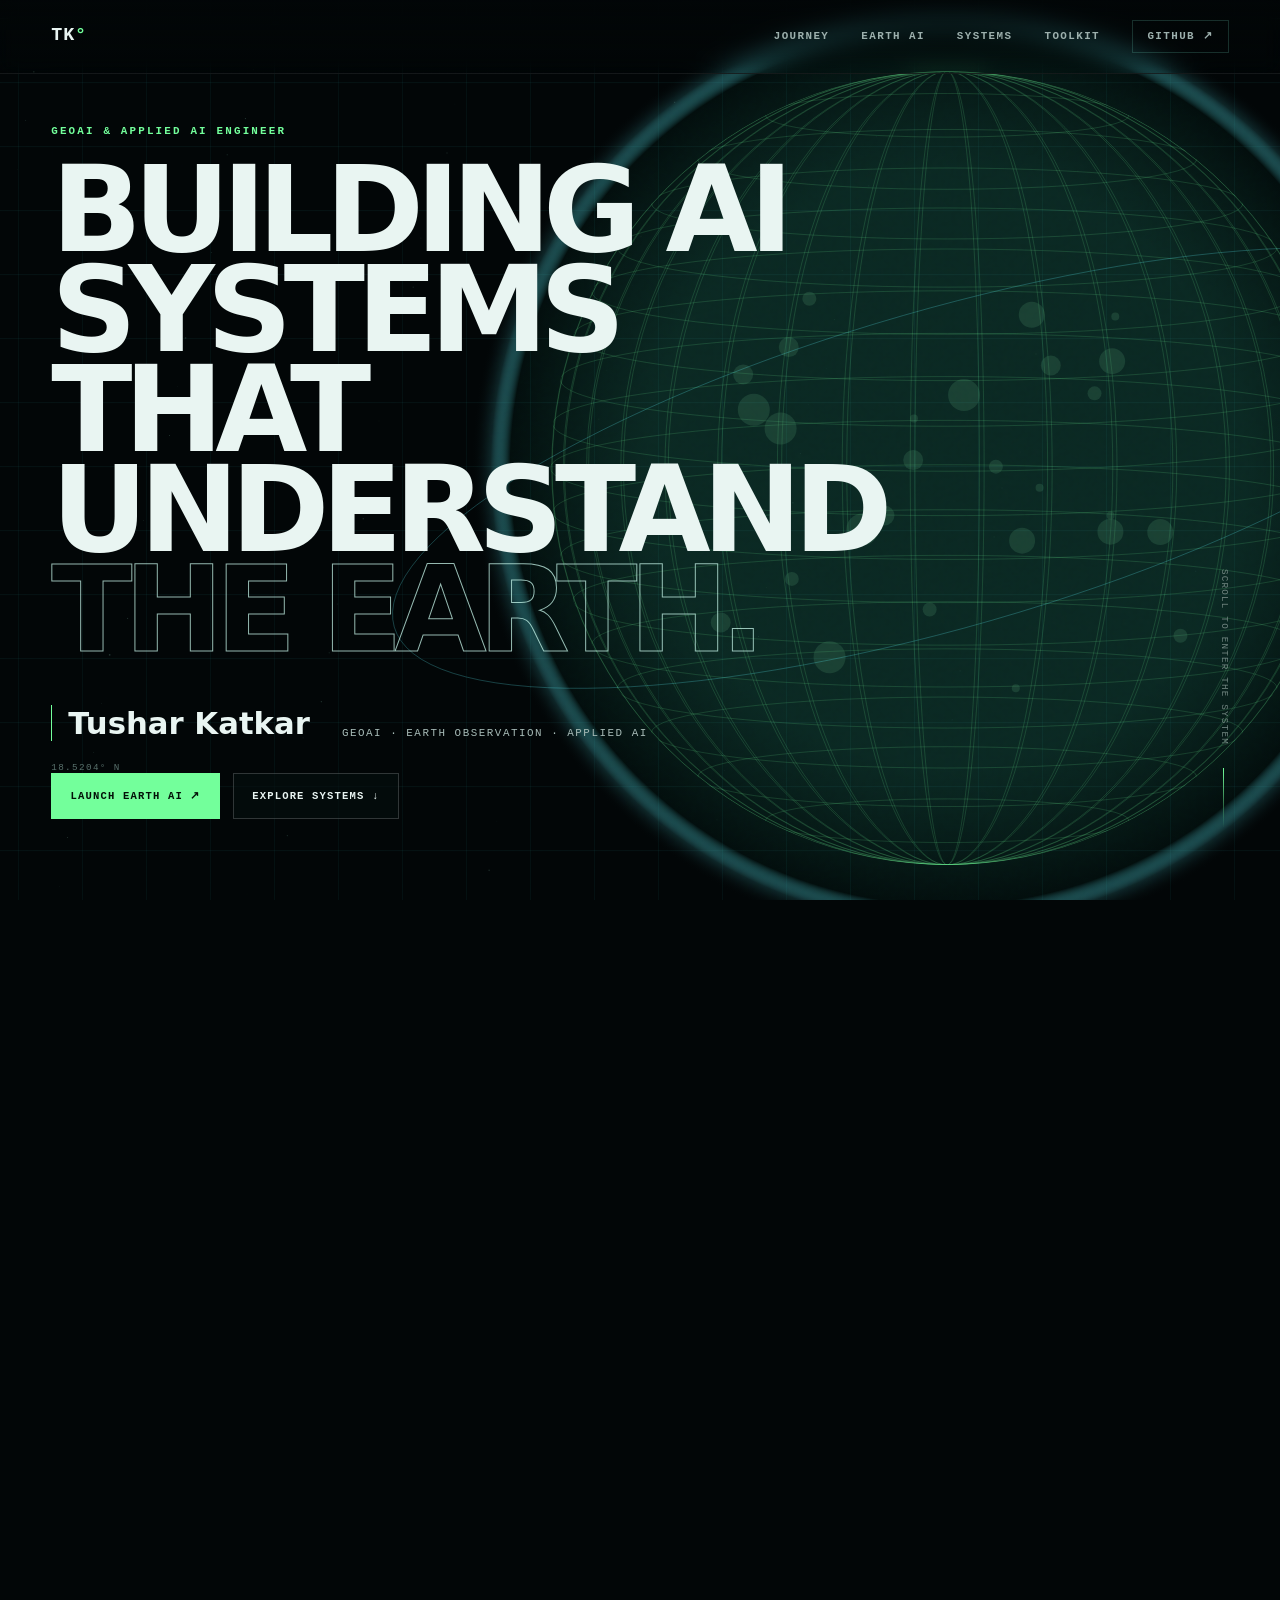
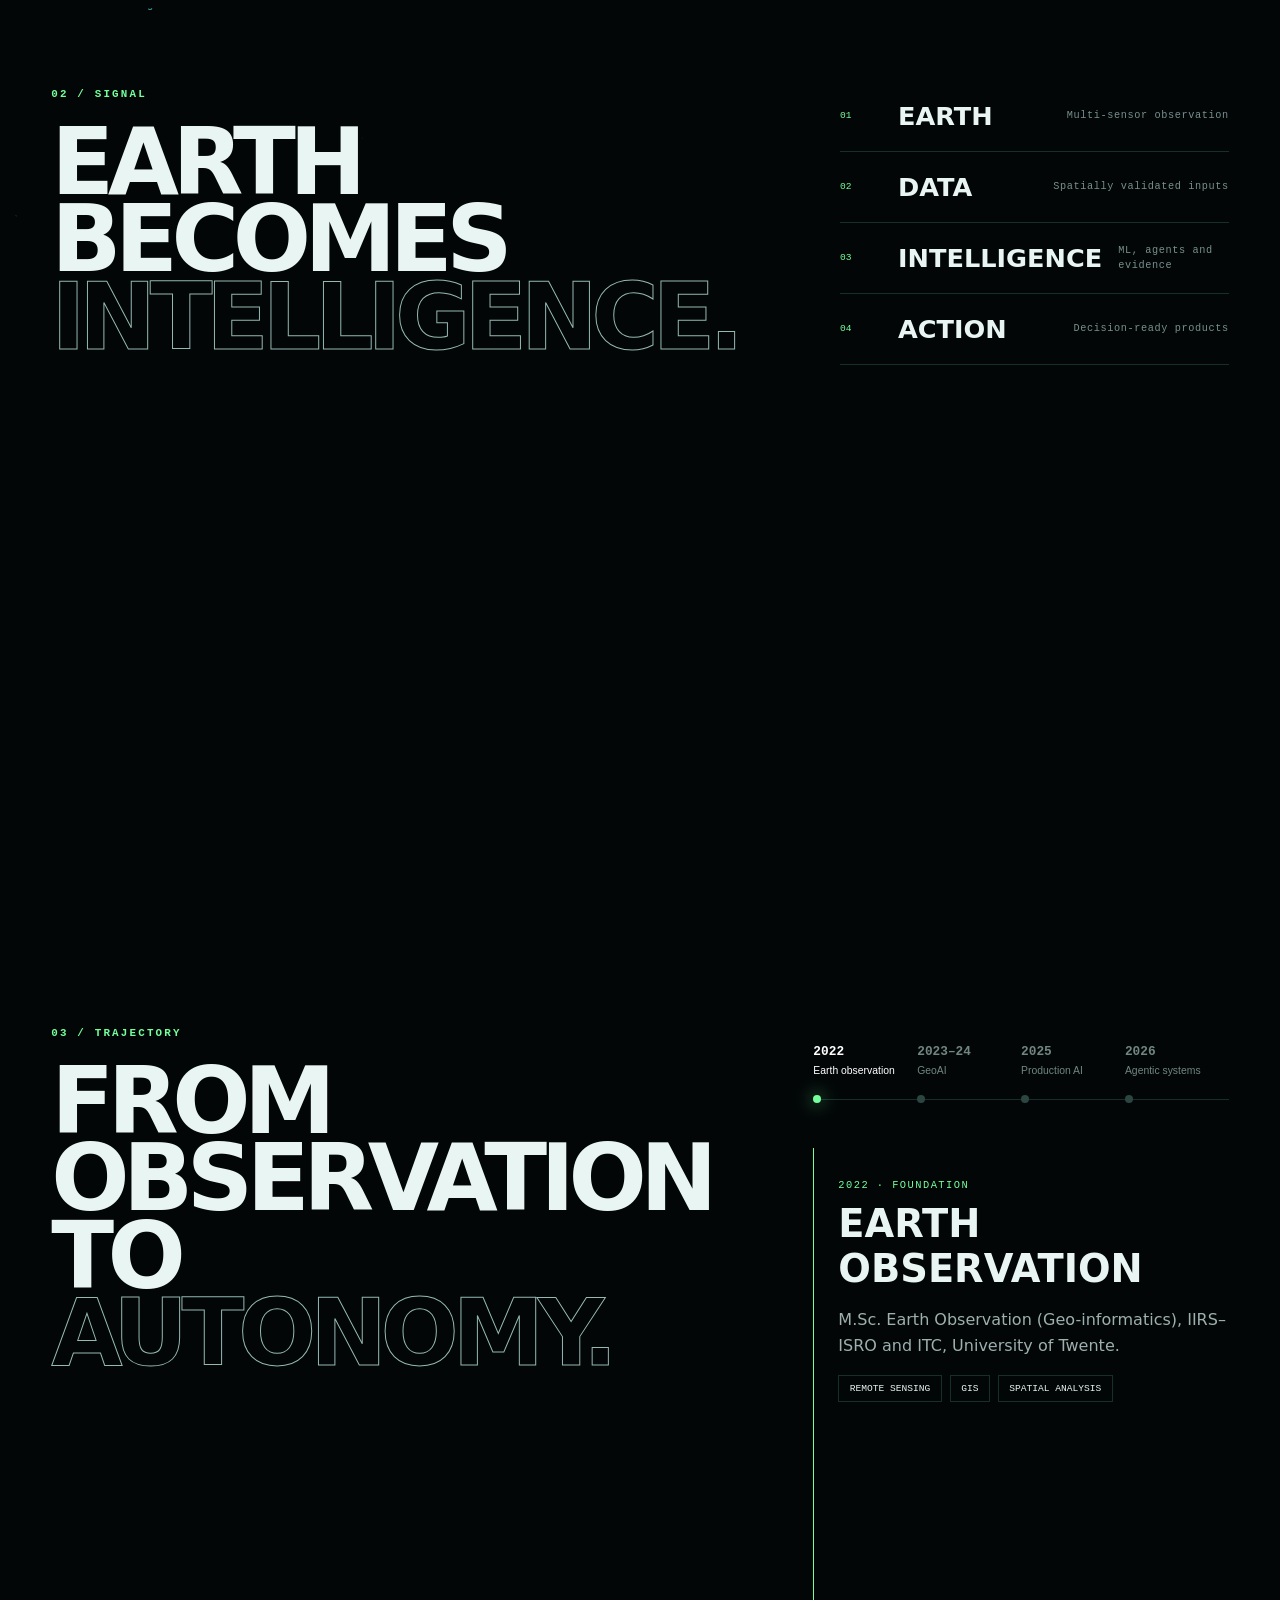
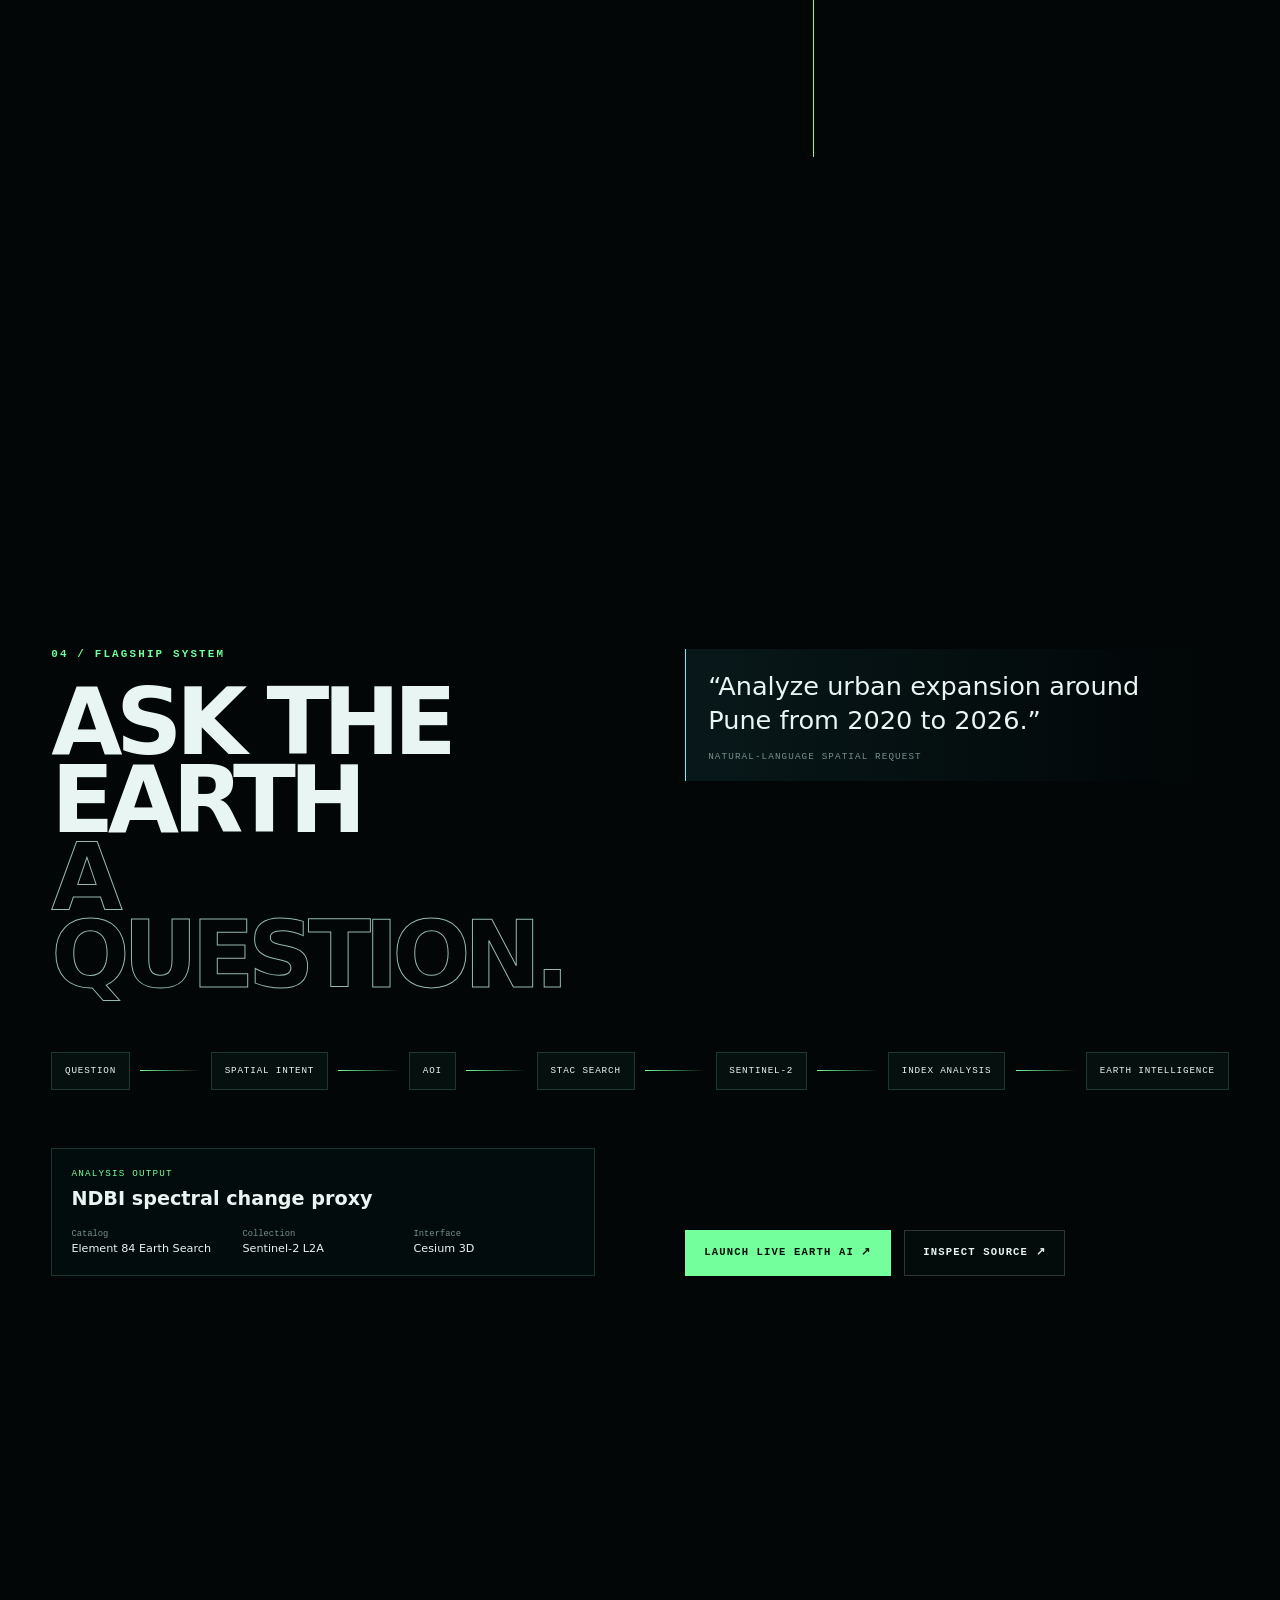
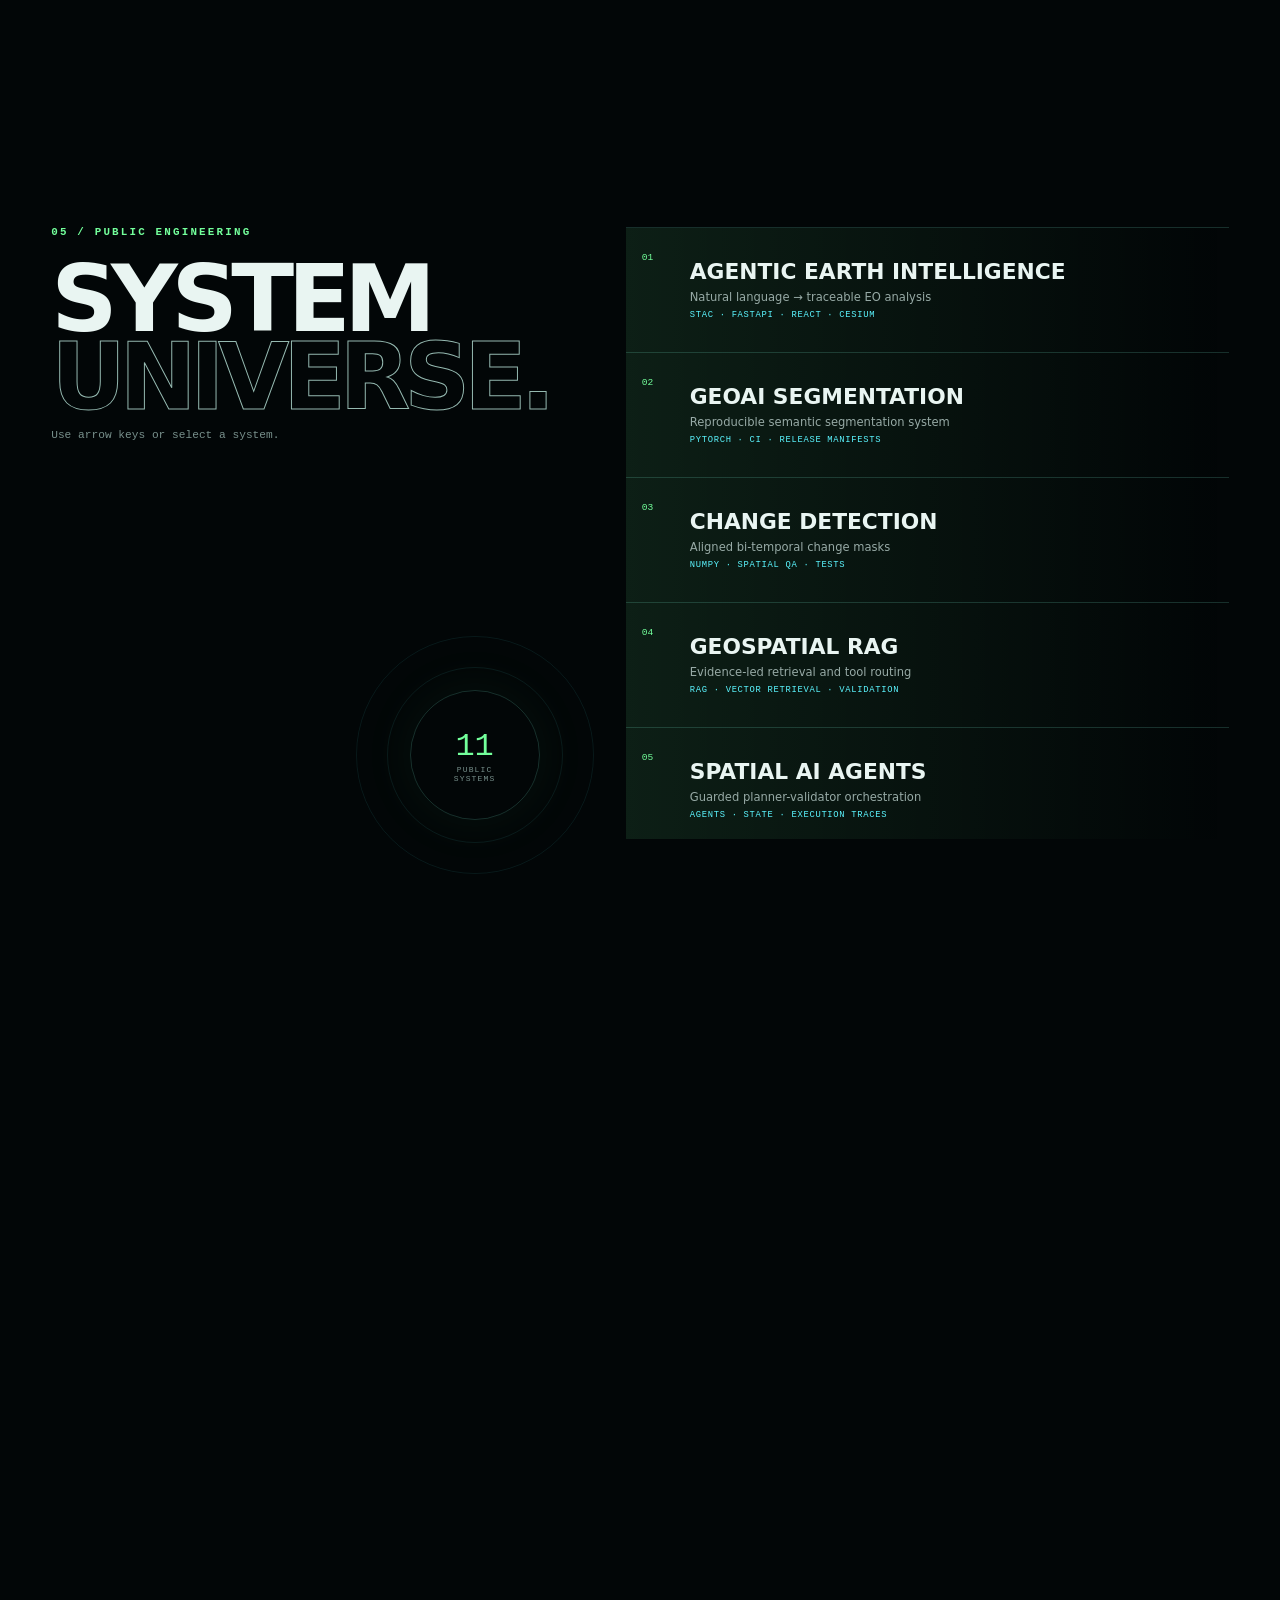
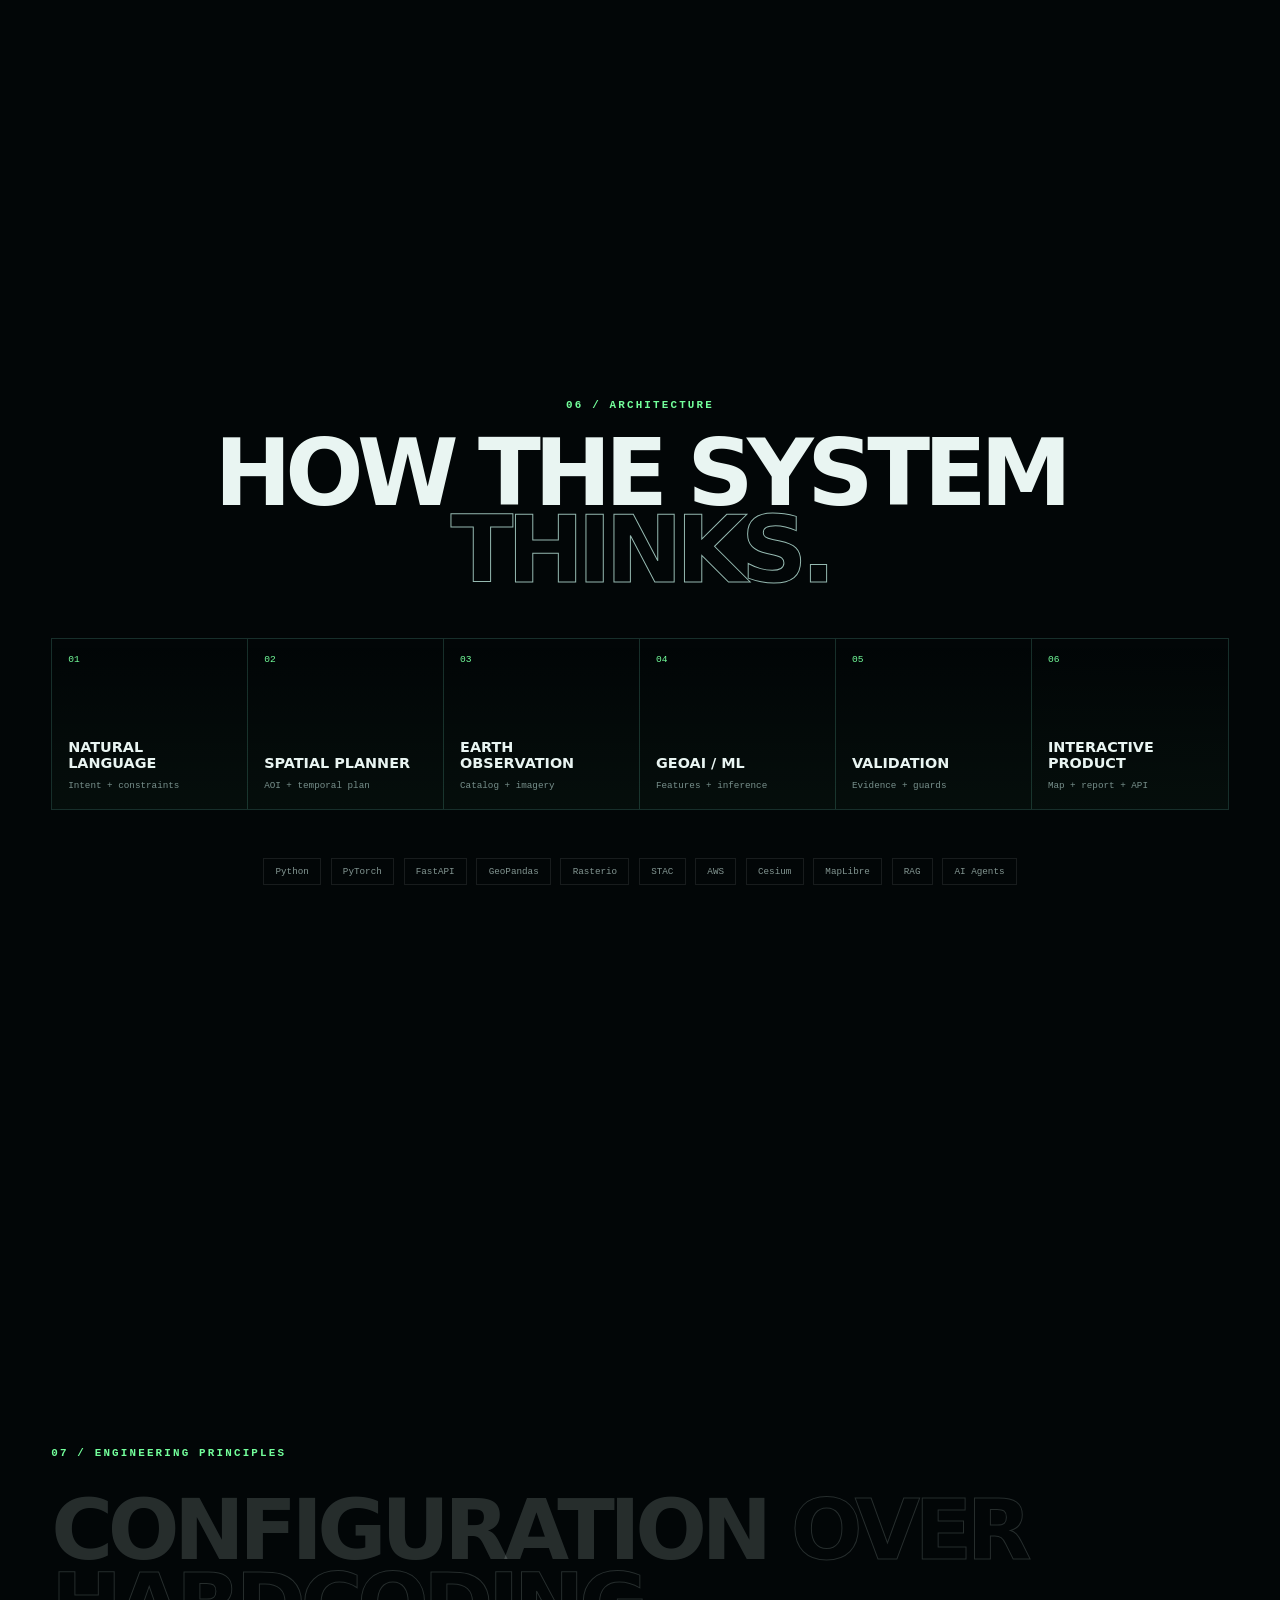
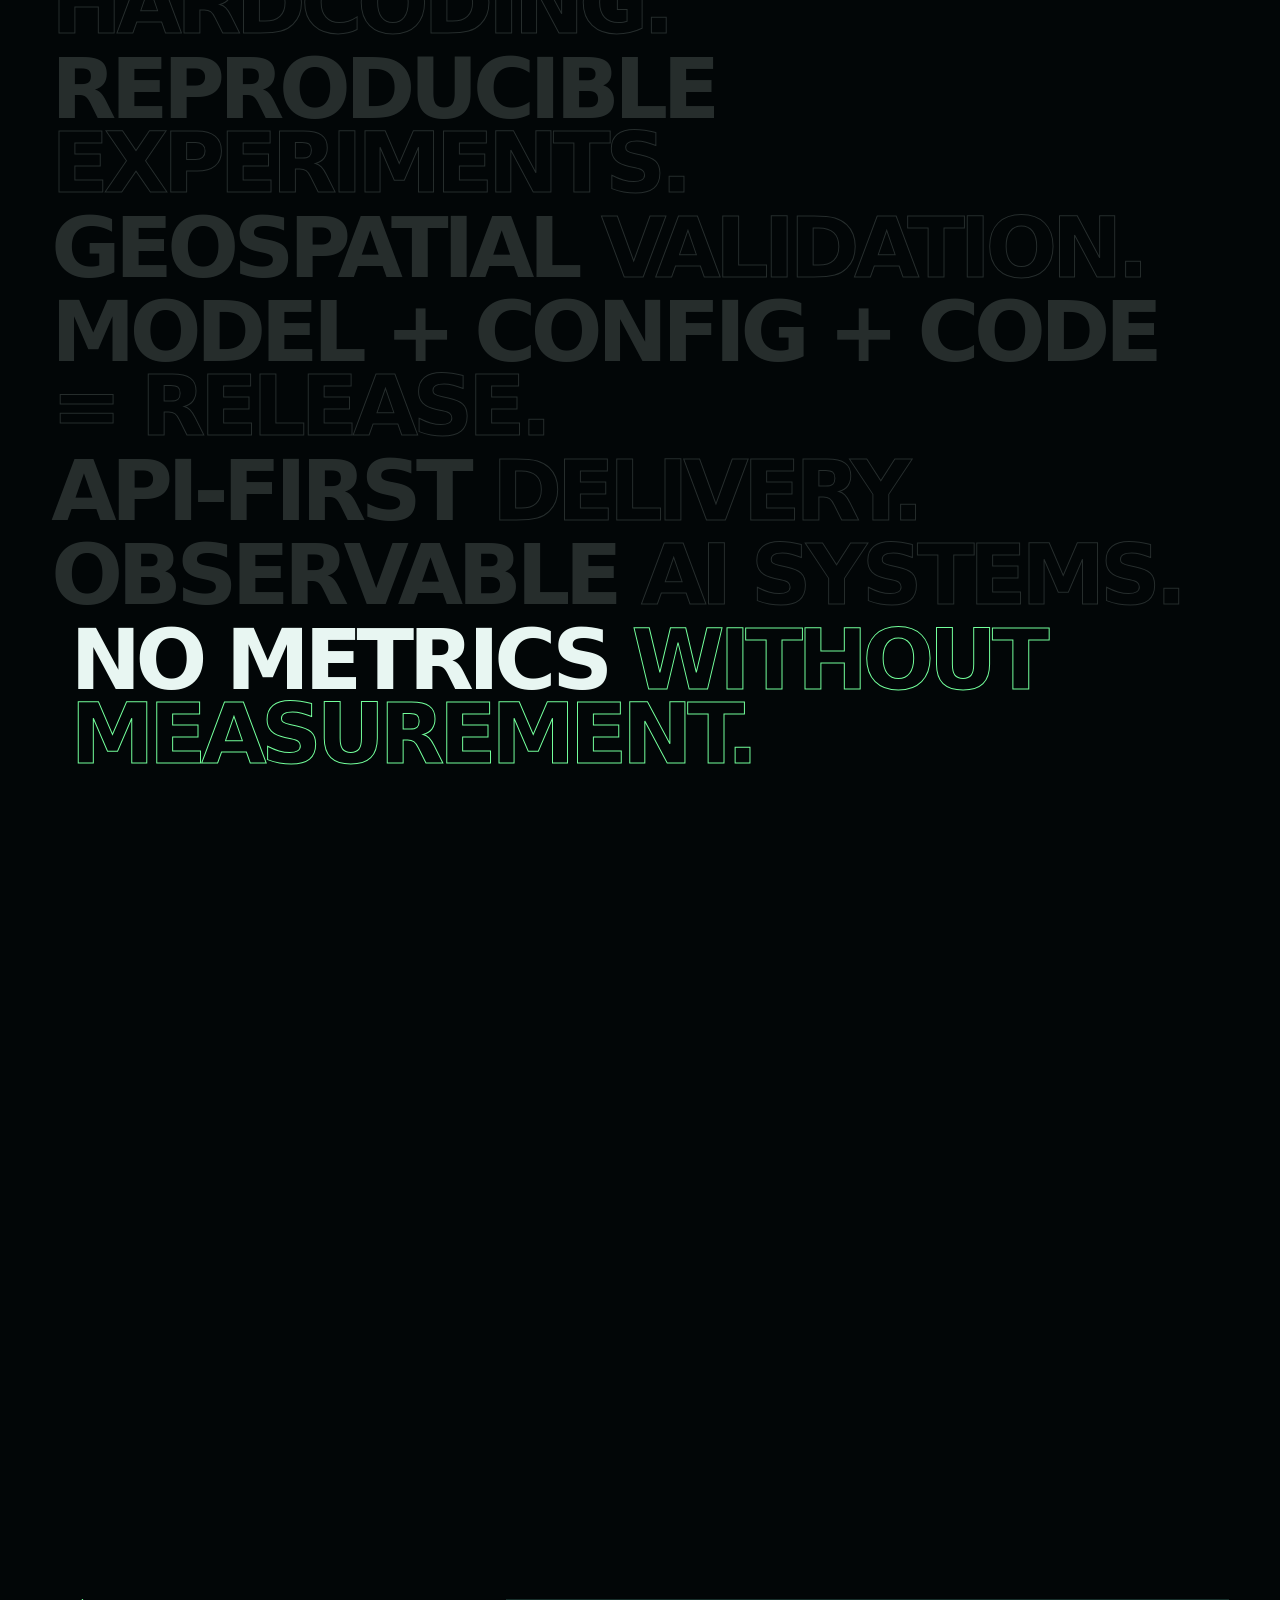
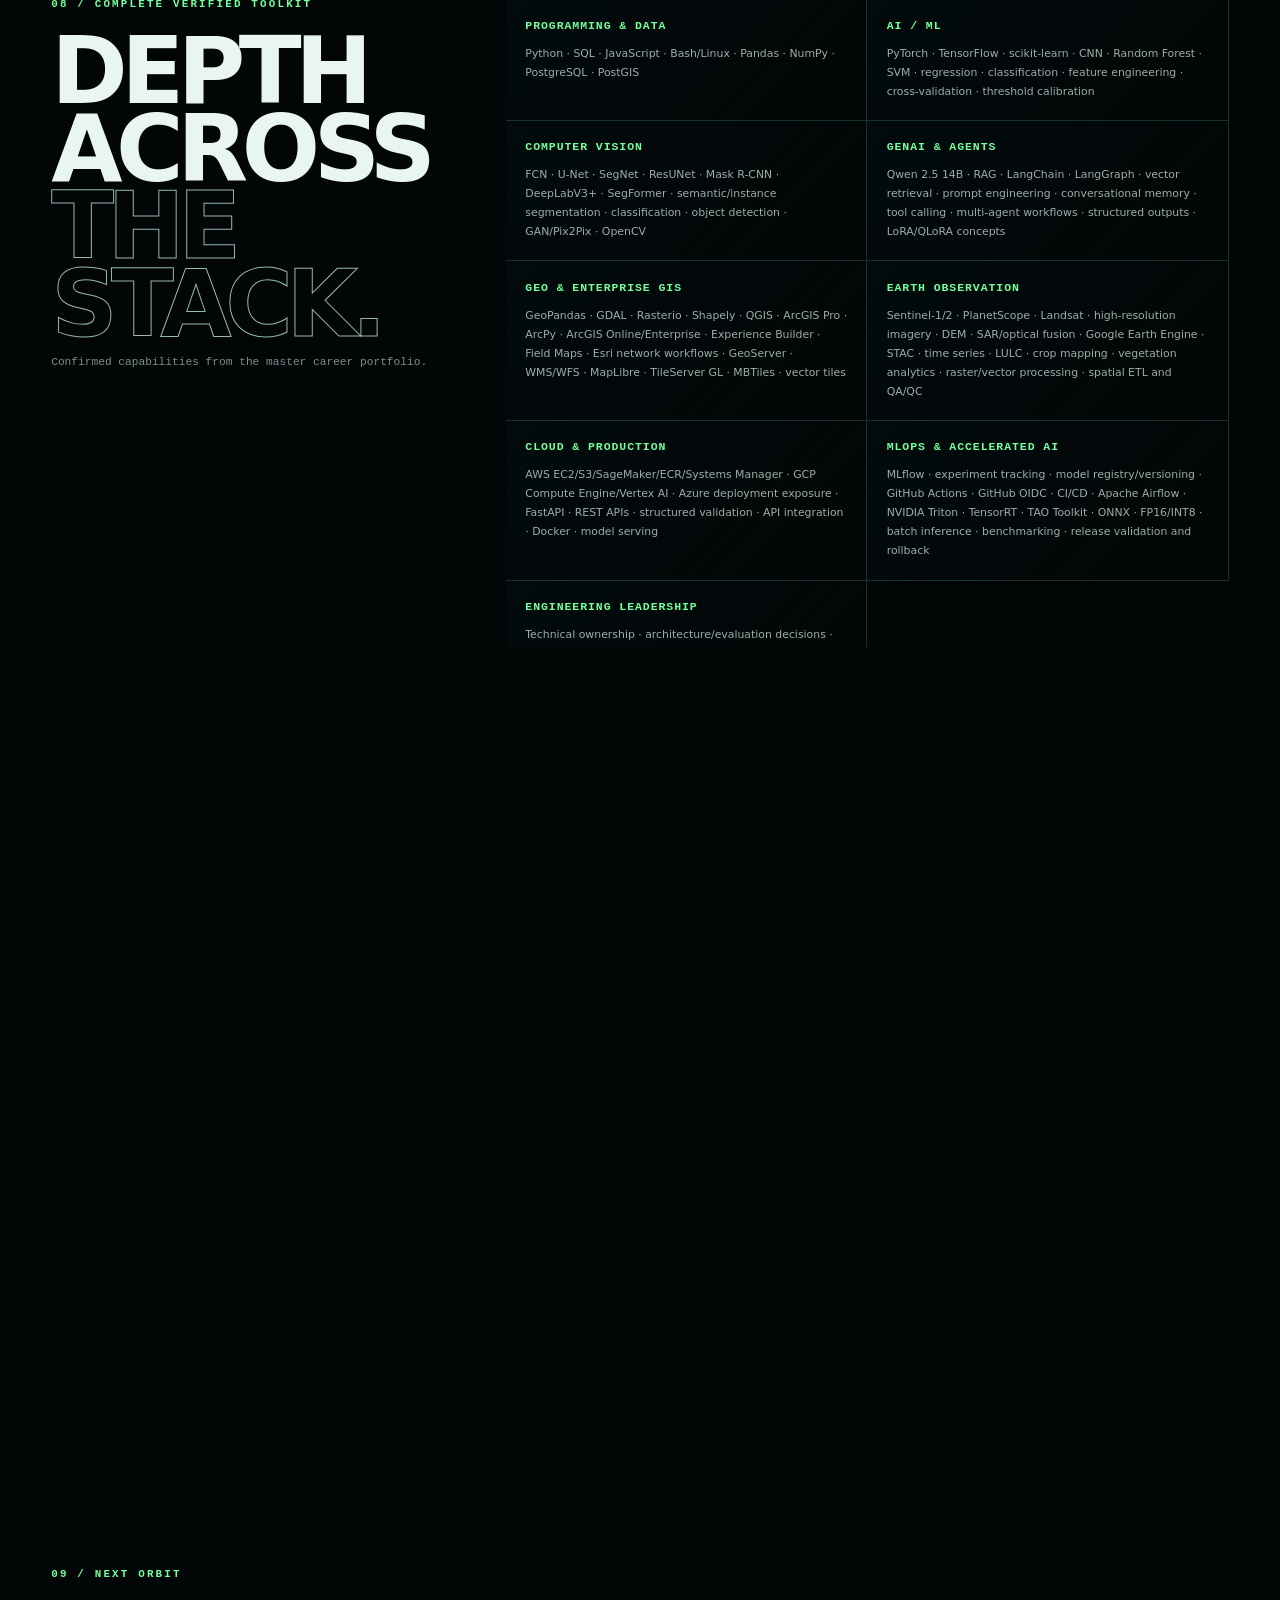
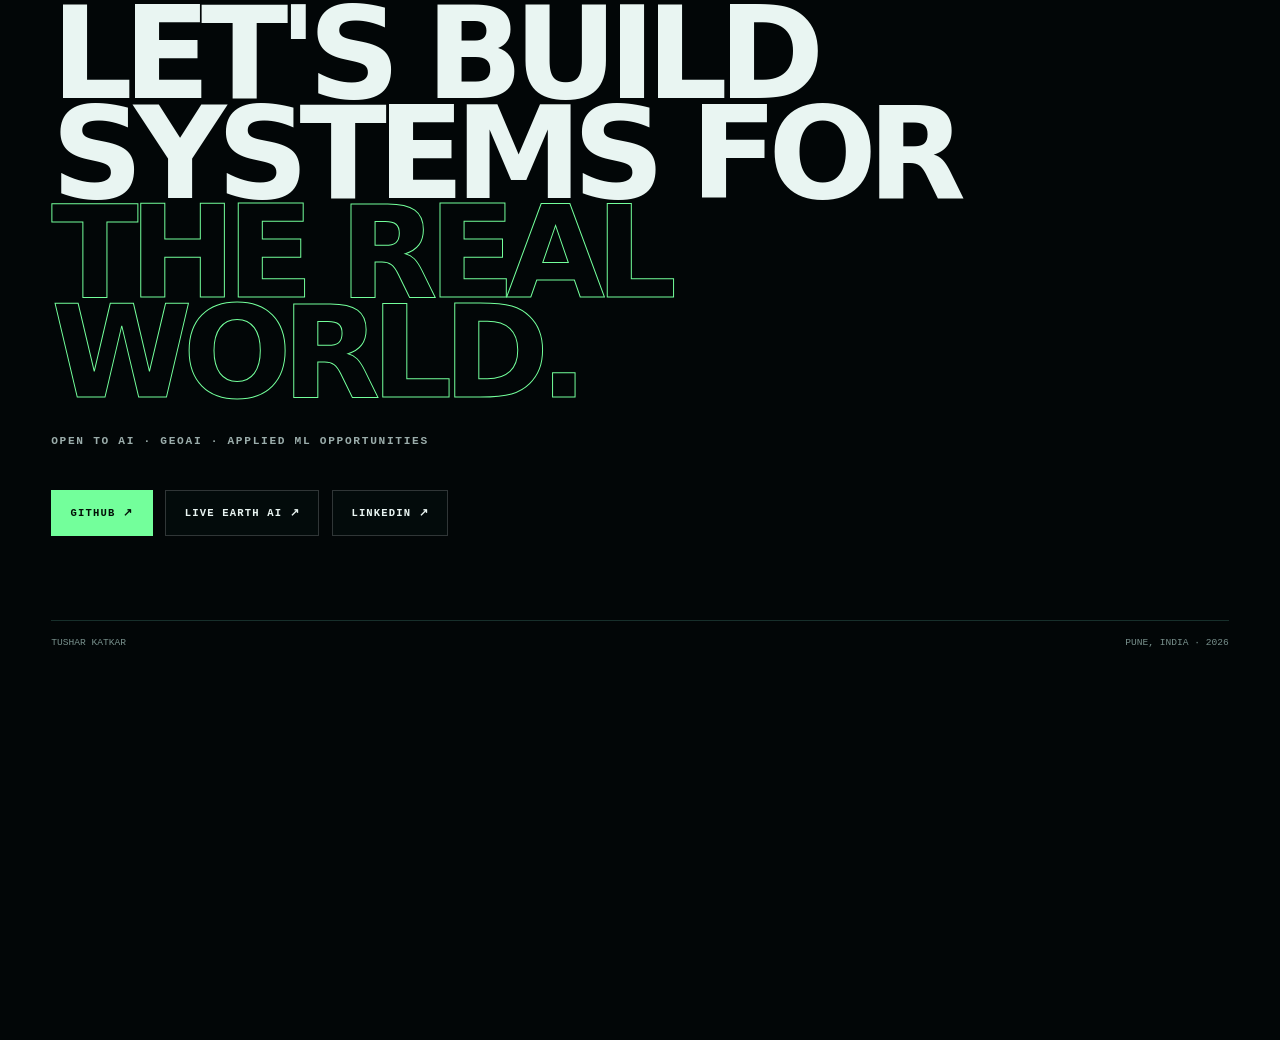
==== cinematic/index.html @ 01a26215 "Build cinematic GeoAI portfolio experience" ====
<!doctype html>
<html lang="en">
<head>
  <meta charset="utf-8">
  <meta name="viewport" content="width=device-width, initial-scale=1, viewport-fit=cover">
  <meta name="theme-color" content="#020607">
  <meta name="description" content="Tushar Katkar builds production AI and GeoAI systems for Earth observation, spatial intelligence and applied machine learning.">
  <title>Tushar Katkar — GeoAI & Applied AI Engineer</title>
  <link rel="stylesheet" href="styles/app.css">
</head>
<body>
  <a class="skip" href="#main">Skip to content</a>
  <canvas id="earth-stage" aria-hidden="true"></canvas>
  <div class="noise" aria-hidden="true"></div>
  <header class="nav">
    <a class="mark" href="#opening" aria-label="Tushar Katkar, home">TK<span>°</span></a>
    <nav aria-label="Primary navigation">
      <a href="#journey">Journey</a><a href="#earth-ai">Earth AI</a><a href="#projects">Systems</a><a href="#toolkit">Toolkit</a>
    </nav>
    <a class="nav-code" href="https://github.com/tushar2159" target="_blank" rel="noopener noreferrer">GitHub ↗</a>
  </header>

  <main id="main">
    <section class="scene opening" id="opening" data-scene="hero" aria-labelledby="hero-title">
      <div class="scene-pin hero-layout">
        <div class="telemetry telemetry--left" aria-hidden="true"><span>18.5204° N</span><span>73.8567° E</span><span>ORBIT / 01</span></div>
        <div class="hero-copy">
          <p class="eyebrow reveal">GeoAI &amp; Applied AI Engineer</p>
          <h1 id="hero-title" class="hero-title reveal">Building AI systems<br>that understand<br><em>the Earth.</em></h1>
          <div class="hero-id reveal">
            <strong>Tushar Katkar</strong>
            <span>GeoAI · Earth Observation · Applied AI</span>
          </div>
          <div class="actions reveal">
            <a class="button button--hot" href="https://tushar2159.github.io/agentic-earth-intelligence/#3d" target="_blank" rel="noopener noreferrer">Launch Earth AI ↗</a>
            <a class="button" href="#projects">Explore systems ↓</a>
          </div>
        </div>
        <p class="scroll-cue" aria-hidden="true">Scroll to enter the system <i></i></p>
      </div>
    </section>

    <section class="scene transformation" id="transformation" data-scene="data" aria-labelledby="transform-title">
      <div class="scene-pin split">
        <div>
          <p class="scene-index">02 / Signal</p>
          <h2 id="transform-title" class="display reveal">Earth becomes<br><span>intelligence.</span></h2>
        </div>
        <ol class="transform-flow" aria-label="Earth intelligence workflow">
          <li class="reveal"><b>01</b><strong>Earth</strong><span>Multi-sensor observation</span></li>
          <li class="reveal"><b>02</b><strong>Data</strong><span>Spatially validated inputs</span></li>
          <li class="reveal"><b>03</b><strong>Intelligence</strong><span>ML, agents and evidence</span></li>
          <li class="reveal"><b>04</b><strong>Action</strong><span>Decision-ready products</span></li>
        </ol>
        <div class="aoi" aria-hidden="true"><span>AOI_18N_073E</span><i></i><i></i><i></i><i></i></div>
      </div>
    </section>

    <section class="scene journey" id="journey" data-scene="journey" aria-labelledby="journey-title">
      <div class="scene-pin journey-layout">
        <header><p class="scene-index">03 / Trajectory</p><h2 id="journey-title" class="display">From observation<br>to <span>autonomy.</span></h2></header>
        <div class="timeline" role="tablist" aria-label="Career journey">
          <button role="tab" aria-selected="true" aria-controls="year-panel" data-year="0"><b>2022</b><span>Earth observation</span></button>
          <button role="tab" aria-selected="false" aria-controls="year-panel" data-year="1"><b>2023–24</b><span>GeoAI</span></button>
          <button role="tab" aria-selected="false" aria-controls="year-panel" data-year="2"><b>2025</b><span>Production AI</span></button>
          <button role="tab" aria-selected="false" aria-controls="year-panel" data-year="3"><b>2026</b><span>Agentic systems</span></button>
        </div>
        <article class="year-panel" id="year-panel" tabindex="0" aria-live="polite">
          <p id="year-kicker">2022 · Foundation</p><h3 id="year-title">Earth Observation</h3><p id="year-copy">M.Sc. Earth Observation (Geo-informatics), IIRS–ISRO and ITC, University of Twente.</p><div id="year-tags"><span>Remote sensing</span><span>GIS</span><span>Spatial analysis</span></div>
        </article>
      </div>
    </section>

    <section class="scene flagship" id="earth-ai" data-scene="agent" aria-labelledby="agent-title">
      <div class="scene-pin agent-layout">
        <header><p class="scene-index">04 / Flagship system</p><h2 id="agent-title" class="display">Ask the Earth<br><span>a question.</span></h2></header>
        <blockquote class="query">“Analyze urban expansion around Pune from 2020 to 2026.”<span>Natural-language spatial request</span></blockquote>
        <div class="agent-pipeline" aria-label="Agent execution pipeline">
          <span>Question</span><i></i><span>Spatial intent</span><i></i><span>AOI</span><i></i><span>STAC search</span><i></i><span>Sentinel-2</span><i></i><span>Index analysis</span><i></i><span>Earth intelligence</span>
        </div>
        <div class="result-console reveal">
          <div><small>ANALYSIS OUTPUT</small><strong>NDBI spectral change proxy</strong></div>
          <dl><div><dt>Catalog</dt><dd>Element 84 Earth Search</dd></div><div><dt>Collection</dt><dd>Sentinel-2 L2A</dd></div><div><dt>Interface</dt><dd>Cesium 3D</dd></div></dl>
        </div>
        <div class="actions"><a class="button button--hot" href="https://tushar2159.github.io/agentic-earth-intelligence/#3d" target="_blank" rel="noopener noreferrer">Launch live Earth AI ↗</a><a class="button" href="https://github.com/tushar2159/agentic-earth-intelligence" target="_blank" rel="noopener noreferrer">Inspect source ↗</a></div>
      </div>
    </section>

    <section class="scene projects" id="projects" data-scene="projects" aria-labelledby="projects-title">
      <div class="scene-pin projects-layout">
        <header><p class="scene-index">05 / Public engineering</p><h2 id="projects-title" class="display">System<br><span>universe.</span></h2><p>Use arrow keys or select a system.</p></header>
        <div class="orbit-list" role="list">
          <a class="project is-active" role="listitem" href="https://github.com/tushar2159/agentic-earth-intelligence" target="_blank" rel="noopener noreferrer"><b>01</b><strong>Agentic Earth Intelligence</strong><span>Natural language → traceable EO analysis</span><em>STAC · FastAPI · React · Cesium</em></a>
          <a class="project" role="listitem" href="https://github.com/tushar2159/semantic-segmentation-pipeline" target="_blank" rel="noopener noreferrer"><b>02</b><strong>GeoAI Segmentation</strong><span>Reproducible semantic segmentation system</span><em>PyTorch · CI · Release manifests</em></a>
          <a class="project" role="listitem" href="https://github.com/tushar2159/geoai-change-detection-pipeline" target="_blank" rel="noopener noreferrer"><b>03</b><strong>Change Detection</strong><span>Aligned bi-temporal change masks</span><em>NumPy · Spatial QA · Tests</em></a>
          <a class="project" role="listitem" href="https://github.com/tushar2159/geospatial-rag-assistant" target="_blank" rel="noopener noreferrer"><b>04</b><strong>Geospatial RAG</strong><span>Evidence-led retrieval and tool routing</span><em>RAG · Vector retrieval · Validation</em></a>
          <a class="project" role="listitem" href="https://github.com/tushar2159/spatial-agent-workflows" target="_blank" rel="noopener noreferrer"><b>05</b><strong>Spatial AI Agents</strong><span>Guarded planner-validator orchestration</span><em>Agents · State · Execution traces</em></a>
          <a class="project" role="listitem" href="https://github.com/tushar2159/geoai-mlops-template" target="_blank" rel="noopener noreferrer"><b>06</b><strong>GeoAI MLOps</strong><span>Quality-gated model release workflow</span><em>MLflow · CI/CD · Integrity</em></a>
          <a class="project" role="listitem" href="https://github.com/tushar2159/earth-observation-data-pipeline" target="_blank" rel="noopener noreferrer"><b>07</b><strong>EO Data Pipeline</strong><span>Validated STAC discovery and tile planning</span><em>STAC · Raster · Metadata QA</em></a>
          <a class="project" role="listitem" href="https://github.com/tushar2159/satellite-timeseries-analytics" target="_blank" rel="noopener noreferrer"><b>08</b><strong>Satellite Time Series</strong><span>Dated features and robust anomaly scoring</span><em>NDVI · Temporal analytics · QA</em></a>
          <a class="project" role="listitem" href="https://github.com/tushar2159/object-detection-pipeline" target="_blank" rel="noopener noreferrer"><b>09</b><strong>Object Detection</strong><span>Configurable detection and evaluation</span><em>IoU · NMS · Testing · CI</em></a>
          <a class="project" role="listitem" href="https://github.com/tushar2159/image-classification-pipeline" target="_blank" rel="noopener noreferrer"><b>10</b><strong>Image Classification</strong><span>Reproducible residual CNN workflow</span><em>PyTorch · Evaluation · Releases</em></a>
          <a class="project" role="listitem" href="https://github.com/tushar2159/vision-model-serving-pipeline" target="_blank" rel="noopener noreferrer"><b>11</b><strong>Model Serving</strong><span>Validated multi-task inference contracts</span><em>FastAPI · Docker · Tests</em></a>
        </div>
        <div class="project-core" aria-hidden="true"><span>11</span><small>PUBLIC<br>SYSTEMS</small></div>
      </div>
    </section>

    <section class="scene architecture" id="architecture" data-scene="architecture" aria-labelledby="architecture-title">
      <div class="scene-pin architecture-layout">
        <header><p class="scene-index">06 / Architecture</p><h2 id="architecture-title" class="display">How the system<br><span>thinks.</span></h2></header>
        <ol class="architecture-flow">
          <li><b>01</b><strong>Natural language</strong><span>Intent + constraints</span></li><li><b>02</b><strong>Spatial planner</strong><span>AOI + temporal plan</span></li><li><b>03</b><strong>Earth observation</strong><span>Catalog + imagery</span></li><li><b>04</b><strong>GeoAI / ML</strong><span>Features + inference</span></li><li><b>05</b><strong>Validation</strong><span>Evidence + guards</span></li><li><b>06</b><strong>Interactive product</strong><span>Map + report + API</span></li>
        </ol>
        <div class="tech-marquee" aria-label="Architecture technologies"><span>Python</span><span>PyTorch</span><span>FastAPI</span><span>GeoPandas</span><span>Rasterio</span><span>STAC</span><span>AWS</span><span>Cesium</span><span>MapLibre</span><span>RAG</span><span>AI Agents</span></div>
      </div>
    </section>

    <section class="scene principles" id="principles" data-scene="principles" aria-labelledby="principles-title">
      <div class="scene-pin principle-layout">
        <p class="scene-index">07 / Engineering principles</p><h2 id="principles-title" class="sr-only">Engineering principles</h2>
        <div class="principle-statements"><p>Configuration <span>over hardcoding.</span></p><p>Reproducible <span>experiments.</span></p><p>Geospatial <span>validation.</span></p><p>Model + config + code <span>= release.</span></p><p>API-first <span>delivery.</span></p><p>Observable <span>AI systems.</span></p><p>No metrics <span>without measurement.</span></p></div>
      </div>
    </section>

    <section class="scene toolkit" id="toolkit" data-scene="toolkit" aria-labelledby="toolkit-title">
      <div class="scene-pin toolkit-layout">
        <header><p class="scene-index">08 / Complete verified toolkit</p><h2 id="toolkit-title" class="display">Depth across<br><span>the stack.</span></h2><p>Confirmed capabilities from the master career portfolio.</p></header>
        <div class="skill-matrix">
          <section><h3>Programming &amp; data</h3><p>Python · SQL · JavaScript · Bash/Linux · Pandas · NumPy · PostgreSQL · PostGIS</p></section>
          <section><h3>AI / ML</h3><p>PyTorch · TensorFlow · scikit-learn · CNN · Random Forest · SVM · regression · classification · feature engineering · cross-validation · threshold calibration</p></section>
          <section><h3>Computer vision</h3><p>FCN · U-Net · SegNet · ResUNet · Mask R-CNN · DeepLabV3+ · SegFormer · semantic/instance segmentation · classification · object detection · GAN/Pix2Pix · OpenCV</p></section>
          <section><h3>GenAI &amp; agents</h3><p>Qwen 2.5 14B · RAG · LangChain · LangGraph · vector retrieval · prompt engineering · conversational memory · tool calling · multi-agent workflows · structured outputs · LoRA/QLoRA concepts</p></section>
          <section><h3>Geo &amp; enterprise GIS</h3><p>GeoPandas · GDAL · Rasterio · Shapely · QGIS · ArcGIS Pro · ArcPy · ArcGIS Online/Enterprise · Experience Builder · Field Maps · Esri network workflows · GeoServer · WMS/WFS · MapLibre · TileServer GL · MBTiles · vector tiles</p></section>
          <section><h3>Earth observation</h3><p>Sentinel-1/2 · PlanetScope · Landsat · high-resolution imagery · DEM · SAR/optical fusion · Google Earth Engine · STAC · time series · LULC · crop mapping · vegetation analytics · raster/vector processing · spatial ETL and QA/QC</p></section>
          <section><h3>Cloud &amp; production</h3><p>AWS EC2/S3/SageMaker/ECR/Systems Manager · GCP Compute Engine/Vertex AI · Azure deployment exposure · FastAPI · REST APIs · structured validation · API integration · Docker · model serving</p></section>
          <section><h3>MLOps &amp; accelerated AI</h3><p>MLflow · experiment tracking · model registry/versioning · GitHub Actions · GitHub OIDC · CI/CD · Apache Airflow · NVIDIA Triton · TensorRT · TAO Toolkit · ONNX · FP16/INT8 · batch inference · benchmarking · release validation and rollback</p></section>
          <section><h3>Engineering leadership</h3><p>Technical ownership · architecture/evaluation decisions · mentoring · stakeholder communication · QA documentation · client delivery · cross-functional coordination</p></section>
        </div>
      </div>
    </section>

    <section class="scene finale" id="contact" data-scene="finale" aria-labelledby="finale-title">
      <div class="scene-pin finale-layout">
        <p class="scene-index">09 / Next orbit</p>
        <h2 id="finale-title">Let's build<br>systems for<br><span>the real world.</span></h2>
        <p>Open to AI · GeoAI · Applied ML opportunities</p>
        <div class="actions"><a class="button button--hot" href="https://github.com/tushar2159" target="_blank" rel="noopener noreferrer">GitHub ↗</a><a class="button" href="https://tushar2159.github.io/agentic-earth-intelligence/#3d" target="_blank" rel="noopener noreferrer">Live Earth AI ↗</a><a class="button" href="https://www.linkedin.com/in/tushar-katkar-541b511a2/" target="_blank" rel="noopener noreferrer">LinkedIn ↗</a></div>
        <footer><span>Tushar Katkar</span><span>Pune, India · 2026</span></footer>
      </div>
    </section>
  </main>
  <noscript><p class="noscript">The full portfolio content is available, but motion requires JavaScript.</p></noscript>
  <script type="module" src="src/main.js"></script>
</body>
</html>
---- cinematic/styles/app.css ----
:root{--black:#020607;--ink:#e9f5f2;--muted:#78908c;--line:rgba(128,255,222,.17);--cyan:#5bf5ff;--green:#73ff9b;--blue:#4b87ff;--edge:clamp(20px,4vw,72px);--sans:Inter,ui-sans-serif,system-ui,-apple-system,BlinkMacSystemFont,"Segoe UI",sans-serif;--mono:"SFMono-Regular",Consolas,"Liberation Mono",monospace}*{box-sizing:border-box}html{scroll-behavior:smooth;background:var(--black)}body{margin:0;background:var(--black);color:var(--ink);font-family:var(--sans);overflow-x:clip;-webkit-font-smoothing:antialiased}a{color:inherit}button,a{-webkit-tap-highlight-color:transparent}button:focus-visible,a:focus-visible{outline:2px solid var(--cyan);outline-offset:5px}.skip{position:fixed;left:1rem;top:-5rem;z-index:100;background:var(--ink);color:var(--black);padding:.75rem 1rem}.skip:focus{top:1rem}.sr-only{position:absolute;width:1px;height:1px;padding:0;margin:-1px;overflow:hidden;clip:rect(0,0,0,0);white-space:nowrap;border:0}#earth-stage{position:fixed;inset:0;width:100%;height:100%;z-index:0;pointer-events:none;background:radial-gradient(circle at 62% 50%,#09201d 0,transparent 36%),#020607}.noise{position:fixed;inset:0;z-index:2;pointer-events:none;opacity:.16;background-image:url("data:image/svg+xml,%3Csvg viewBox='0 0 180 180' xmlns='http://www.w3.org/2000/svg'%3E%3Cfilter id='n'%3E%3CfeTurbulence type='fractalNoise' baseFrequency='.85' numOctaves='2' stitchTiles='stitch'/%3E%3C/filter%3E%3Crect width='100%25' height='100%25' filter='url(%23n)' opacity='.3'/%3E%3C/svg%3E");mix-blend-mode:soft-light}.nav{position:fixed;z-index:50;top:0;left:0;right:0;height:74px;padding:0 var(--edge);display:flex;align-items:center;gap:2rem;border-bottom:1px solid rgba(255,255,255,.07);background:linear-gradient(#020607d9,transparent);backdrop-filter:blur(10px)}.mark{font:800 1.15rem/1 var(--mono);letter-spacing:.05em;text-decoration:none}.mark span{color:var(--green)}.nav nav{margin-left:auto;display:flex;gap:clamp(1rem,2.5vw,2.6rem)}.nav nav a,.nav-code{font:600 .68rem/1 var(--mono);letter-spacing:.13em;text-transform:uppercase;text-decoration:none;color:#9db0ad}.nav a:hover{color:#fff}.nav-code{border:1px solid var(--line);padding:.65rem .9rem}.scene{position:relative;z-index:3;min-height:130svh}.scene-pin{position:sticky;top:0;min-height:100svh;padding:clamp(100px,12vh,140px) var(--edge) clamp(48px,7vh,80px);overflow:hidden}.opening{min-height:150svh}.hero-layout{display:flex;align-items:center}.hero-copy{width:min(900px,72vw);position:relative;z-index:3}.eyebrow,.scene-index{margin:0 0 1.5rem;font:600 .68rem/1 var(--mono);letter-spacing:.2em;text-transform:uppercase;color:var(--green)}.hero-title,.display{margin:0;font-weight:650;letter-spacing:-.07em;line-height:.84;text-transform:uppercase}.hero-title{font-size:clamp(3.8rem,9.3vw,10rem)}.hero-title em,.display span{font-style:normal;color:transparent;-webkit-text-stroke:1px rgba(207,255,243,.72)}.hero-id{display:flex;align-items:flex-end;gap:2rem;margin-top:clamp(2rem,5vh,4rem);border-left:1px solid var(--green);padding-left:1rem}.hero-id strong{font-size:clamp(1.3rem,2.4vw,2.3rem)}.hero-id span{font:500 .68rem/1.5 var(--mono);letter-spacing:.14em;text-transform:uppercase;color:#a7bbb7}.actions{display:flex;gap:.8rem;flex-wrap:wrap;margin-top:2rem}.button{display:inline-flex;align-items:center;justify-content:center;min-height:46px;padding:.75rem 1.15rem;border:1px solid rgba(255,255,255,.18);text-decoration:none;text-transform:uppercase;font:700 .66rem/1 var(--mono);letter-spacing:.11em;background:#06100f99;transition:background .25s,color .25s,transform .25s}.button:hover{background:#fff;color:#020607;transform:translateY(-2px)}.button--hot{background:var(--green);color:#031007;border-color:var(--green)}.telemetry{position:absolute;font:500 .58rem/1.8 var(--mono);letter-spacing:.15em;color:#59716c;text-transform:uppercase;display:grid}.telemetry--left{left:var(--edge);bottom:10vh}.scroll-cue{position:absolute;right:var(--edge);bottom:8vh;margin:0;font:500 .58rem/1 var(--mono);letter-spacing:.13em;text-transform:uppercase;color:#718580;writing-mode:vertical-rl}.scroll-cue i{display:inline-block;width:1px;height:60px;margin-top:1rem;background:linear-gradient(var(--green),transparent)}.reveal{opacity:0;transform:translateY(25px);transition:opacity .8s ease,transform .8s cubic-bezier(.2,.75,.2,1)}.is-visible .reveal{opacity:1;transform:none}.is-visible .reveal:nth-child(2){transition-delay:.1s}.is-visible .reveal:nth-child(3){transition-delay:.2s}.split{display:grid;grid-template-columns:.85fr 1.15fr;align-items:center;gap:8vw}.display{font-size:clamp(3.2rem,7.2vw,8rem)}.transform-flow{list-style:none;padding:0;margin:0}.transform-flow li{display:grid;grid-template-columns:42px 1fr auto;align-items:center;gap:1rem;padding:1.25rem 0;border-bottom:1px solid var(--line)}.transform-flow b,.architecture-flow b{font:500 .6rem/1 var(--mono);color:var(--green)}.transform-flow strong{font-size:clamp(1.1rem,2vw,1.8rem);text-transform:uppercase}.transform-flow span{font:.64rem/1.4 var(--mono);letter-spacing:.06em;color:var(--muted)}.aoi{position:absolute;width:28vw;aspect-ratio:1;left:15%;top:50%;transform:translate(-50%,-50%) rotate(23deg);border:1px solid rgba(91,245,255,.12);clip-path:polygon(18% 5%,87% 15%,96% 69%,62% 96%,6% 73%);opacity:.6}.aoi span{font:.55rem var(--mono);color:var(--cyan)}.aoi i{position:absolute;width:6px;height:6px;border:1px solid var(--cyan);border-radius:50%}.aoi i:nth-of-type(1){left:17%;top:4%}.aoi i:nth-of-type(2){right:11%;top:14%}.aoi i:nth-of-type(3){right:2%;bottom:29%}.aoi i:nth-of-type(4){left:5%;bottom:25%}.journey-layout{display:grid;grid-template-columns:.8fr 1.2fr;grid-template-rows:auto 1fr;gap:3rem 8vw;align-content:center}.journey-layout header{grid-row:1/3}.timeline{align-self:end;display:grid;grid-template-columns:repeat(4,1fr);border-bottom:1px solid var(--line)}.timeline button{position:relative;text-align:left;border:0;background:none;color:#718681;padding:1rem 0 1.4rem;cursor:pointer}.timeline button::after{content:"";position:absolute;width:8px;height:8px;border-radius:50%;background:#2b4641;bottom:-4px;left:0}.timeline button b,.timeline button span{display:block}.timeline button b{font:600 .8rem var(--mono);color:inherit}.timeline button span{font-size:.65rem;margin-top:.4rem}.timeline button[aria-selected="true"]{color:#fff}.timeline button[aria-selected="true"]::after{background:var(--green);box-shadow:0 0 18px var(--green)}.year-panel{border-left:1px solid var(--green);padding:1.3rem 0 1.3rem 1.5rem;min-height:180px}.year-panel>p:first-child{font:.65rem var(--mono);letter-spacing:.14em;color:var(--green);text-transform:uppercase}.year-panel h3{margin:.4rem 0;font-size:clamp(1.7rem,3vw,3rem);text-transform:uppercase}.year-panel>p{max-width:650px;color:#9db0ad;line-height:1.6}.year-panel div{display:flex;flex-wrap:wrap;gap:.5rem}.year-panel div span{border:1px solid var(--line);padding:.45rem .65rem;font:.6rem var(--mono);text-transform:uppercase}.agent-layout{display:grid;grid-template-columns:1fr 1fr;align-content:center;gap:2.3rem 7vw}.agent-layout header{grid-row:span 3}.query{margin:0;border-left:1px solid var(--cyan);padding:1.2rem 1.4rem;background:linear-gradient(90deg,rgba(91,245,255,.08),transparent);font-size:clamp(1.1rem,2vw,1.75rem);line-height:1.35}.query span{display:block;margin-top:.8rem;font:.58rem var(--mono);letter-spacing:.12em;text-transform:uppercase;color:var(--muted)}.agent-pipeline{grid-column:1/-1;display:flex;align-items:center;gap:.65rem;overflow:auto;padding:1.3rem 0;scrollbar-width:thin}.agent-pipeline span{flex:0 0 auto;padding:.8rem;border:1px solid var(--line);font:.58rem var(--mono);letter-spacing:.09em;text-transform:uppercase;background:#06100f}.agent-pipeline i{flex:1 0 24px;height:1px;background:linear-gradient(90deg,var(--green),transparent)}.result-console{border:1px solid var(--line);padding:1.2rem;background:#04100fbb}.result-console small{display:block;color:var(--green);font:500 .58rem var(--mono);letter-spacing:.13em}.result-console strong{display:block;margin-top:.5rem;font-size:1.2rem}.result-console dl{margin:1.2rem 0 0;display:grid;grid-template-columns:repeat(3,1fr);gap:.6rem}.result-console dt{font:.55rem var(--mono);color:var(--muted)}.result-console dd{margin:.2rem 0 0;font-size:.7rem}.agent-layout>.actions{margin:0;align-self:end}.projects{min-height:190svh}.projects-layout{display:grid;grid-template-columns:.55fr 1fr;gap:6vw;align-content:center}.projects-layout header>p:last-child,.toolkit-layout header>p:last-child{color:var(--muted);font:.7rem/1.5 var(--mono)}.orbit-list{height:min(68vh,670px);overflow-y:auto;scroll-snap-type:y mandatory;border-top:1px solid var(--line);scrollbar-color:var(--green) transparent}.project{position:relative;scroll-snap-align:center;min-height:125px;padding:1.25rem 1rem 1.25rem 3.4rem;display:grid;align-content:center;border-bottom:1px solid var(--line);text-decoration:none;transition:background .3s,padding .3s,opacity .3s;opacity:.45}.project:hover,.project:focus-visible,.project.is-active{opacity:1;background:linear-gradient(90deg,rgba(115,255,155,.1),transparent);padding-left:4rem}.project b{position:absolute;left:1rem;top:1.5rem;font:.6rem var(--mono);color:var(--green)}.project strong{font-size:clamp(1rem,1.7vw,1.5rem);text-transform:uppercase}.project span{margin:.35rem 0;color:#97aaa6;font-size:.72rem}.project em{font:500 .55rem var(--mono);letter-spacing:.08em;color:var(--cyan);text-transform:uppercase}.project-core{position:absolute;left:32%;top:70%;width:130px;aspect-ratio:1;border:1px solid var(--line);border-radius:50%;display:grid;place-content:center;text-align:center;box-shadow:0 0 60px rgba(115,255,155,.06)}.project-core::before,.project-core::after{content:"";position:absolute;inset:-24px;border:1px solid rgba(91,245,255,.08);border-radius:50%}.project-core::after{inset:-55px}.project-core span{font:2rem var(--mono);color:var(--green)}.project-core small{font:.5rem var(--mono);letter-spacing:.14em;color:var(--muted)}.architecture-layout{display:grid;align-content:center;gap:3rem}.architecture-layout header{text-align:center}.architecture-flow{list-style:none;margin:0;padding:0;display:grid;grid-template-columns:repeat(6,1fr);border:1px solid var(--line)}.architecture-flow li{min-height:170px;padding:1rem;display:flex;flex-direction:column;border-right:1px solid var(--line);background:linear-gradient(180deg,transparent,rgba(115,255,155,.035))}.architecture-flow li:last-child{border:0}.architecture-flow strong{font-size:.9rem;text-transform:uppercase;margin:auto 0 .5rem}.architecture-flow span{font:.58rem/1.5 var(--mono);color:var(--muted)}.tech-marquee{display:flex;justify-content:center;flex-wrap:wrap;gap:.6rem}.tech-marquee span{padding:.45rem .7rem;border:1px solid rgba(255,255,255,.09);font:.58rem var(--mono);color:#839692}.principles{min-height:190svh}.principle-layout{display:grid;align-content:center}.principle-statements p{margin:.12em 0;font-weight:650;font-size:clamp(2.5rem,6.6vw,7rem);letter-spacing:-.065em;line-height:.88;text-transform:uppercase;color:rgba(232,246,242,.16);transition:color .5s,transform .5s}.principle-statements p span{color:transparent;-webkit-text-stroke:1px rgba(232,246,242,.16)}.principle-statements p.is-active{color:#e8f6f2;transform:translateX(1.5vw)}.principle-statements p.is-active span{-webkit-text-stroke-color:var(--green)}.toolkit{min-height:170svh}.toolkit-layout{display:grid;grid-template-columns:.48fr 1fr;gap:6vw;align-content:center}.skill-matrix{height:min(72vh,720px);overflow:auto;display:grid;grid-template-columns:1fr 1fr;border-top:1px solid var(--line);scrollbar-color:var(--green) transparent}.skill-matrix section{padding:1.2rem;border-right:1px solid var(--line);border-bottom:1px solid var(--line);background:linear-gradient(135deg,rgba(91,245,255,.025),transparent)}.skill-matrix h3{margin:0 0 .75rem;text-transform:uppercase;font:700 .72rem var(--mono);letter-spacing:.08em;color:var(--green)}.skill-matrix p{margin:0;color:#9caeaa;font-size:.68rem;line-height:1.75}.finale{min-height:140svh}.finale-layout{display:flex;flex-direction:column;justify-content:center}.finale h2{margin:0;font-size:clamp(4rem,10vw,11rem);line-height:.78;letter-spacing:-.075em;text-transform:uppercase}.finale h2 span{color:transparent;-webkit-text-stroke:1px var(--green)}.finale-layout>p:not(.scene-index){font:600 .7rem var(--mono);letter-spacing:.15em;text-transform:uppercase;color:#9badab;margin-top:2rem}.finale footer{position:absolute;left:var(--edge);right:var(--edge);bottom:2rem;display:flex;justify-content:space-between;border-top:1px solid var(--line);padding-top:1rem;font:.6rem var(--mono);color:var(--muted);text-transform:uppercase}.noscript{position:fixed;bottom:0;z-index:100;background:#111;padding:1rem;width:100%;text-align:center}
@media(max-width:900px){.nav nav{display:none}.nav-code{margin-left:auto}.scene{min-height:auto}.scene-pin{position:relative;min-height:100svh}.split,.journey-layout,.agent-layout,.projects-layout,.toolkit-layout{grid-template-columns:1fr}.journey-layout header,.agent-layout header{grid-row:auto}.display{font-size:clamp(3.1rem,12vw,6rem)}.timeline{margin-top:1rem}.projects{min-height:auto}.orbit-list,.skill-matrix{height:auto;overflow:visible}.project-core{display:none}.architecture-flow{grid-template-columns:1fr 1fr}.architecture-flow li{min-height:145px}.principles{min-height:auto}.principle-statements p{color:#e8f6f2;margin:.3em 0}.principle-statements p span{-webkit-text-stroke-color:var(--green)}.toolkit{min-height:auto}}
@media(max-width:560px){:root{--edge:20px}.nav{height:62px}.nav-code{display:none}.hero-copy{width:100%}.hero-title{font-size:clamp(2.8rem,12.5vw,4rem);line-height:.9;letter-spacing:-.065em}.hero-id{display:grid;gap:.4rem}.scroll-cue,.telemetry{display:none}.scene-pin{padding-top:94px}.split{align-content:center}.transform-flow li{grid-template-columns:32px 1fr}.transform-flow li span{grid-column:2}.aoi{width:70vw;opacity:.28}.timeline{grid-template-columns:1fr;border:0;gap:.3rem}.timeline button{padding:.7rem;border-left:1px solid var(--line);padding-left:1rem}.timeline button::after{left:-4px;bottom:50%}.year-panel{min-height:230px}.agent-pipeline{margin-inline:calc(var(--edge)*-1);padding-inline:var(--edge)}.result-console dl{grid-template-columns:1fr}.projects-layout header{margin-bottom:1rem}.project{min-height:142px;padding-left:3rem}.project:hover,.project:focus-visible,.project.is-active{padding-left:3.3rem}.architecture-flow{grid-template-columns:1fr}.architecture-flow li{min-height:95px}.skill-matrix{grid-template-columns:1fr}.skill-matrix section{border-right:0;padding:1rem 0}.finale h2{font-size:clamp(3.6rem,17vw,5.8rem)}.finale footer{display:grid;gap:.4rem}}
@media(prefers-reduced-motion:reduce){html{scroll-behavior:auto}*,*::before,*::after{animation-duration:.01ms!important;animation-iteration-count:1!important;transition-duration:.01ms!important}.reveal{opacity:1;transform:none}.noise{display:none}.principle-statements p{color:#e8f6f2;transform:none}.principle-statements p span{-webkit-text-stroke-color:var(--green)}}
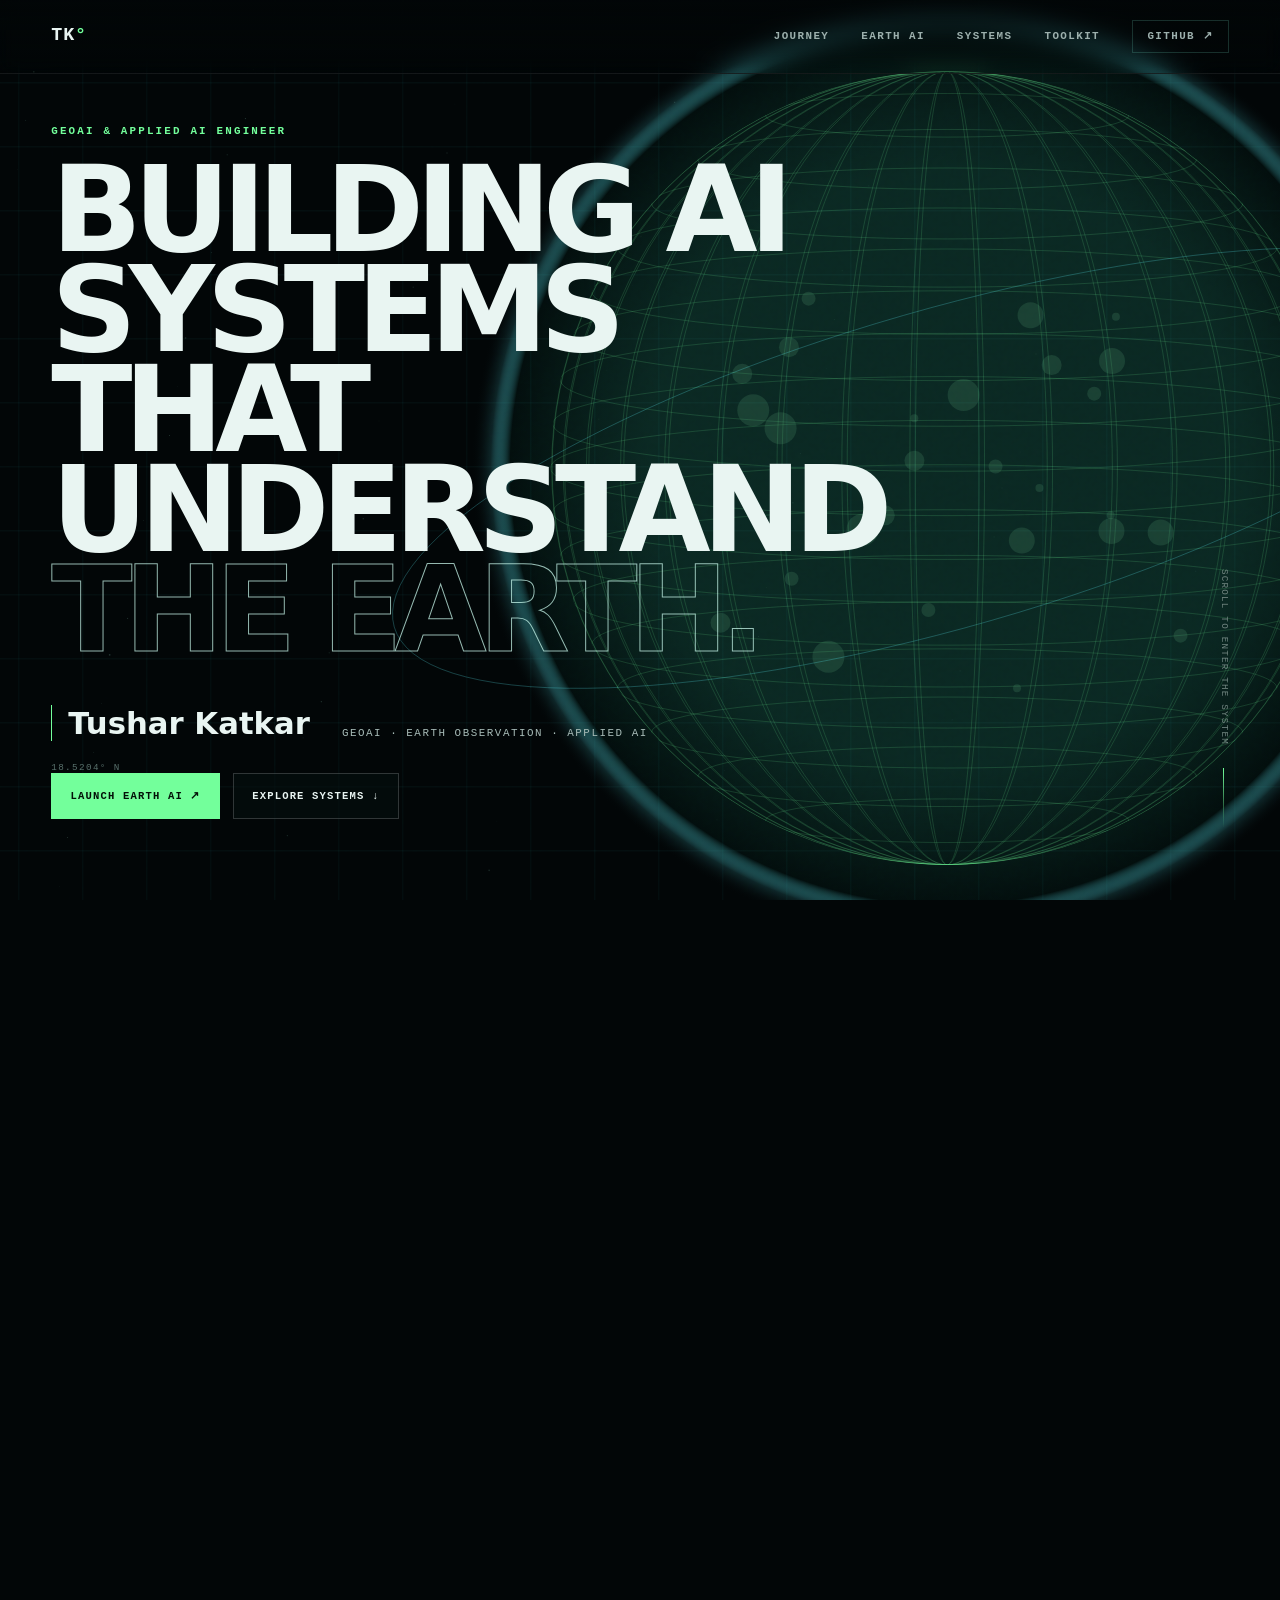
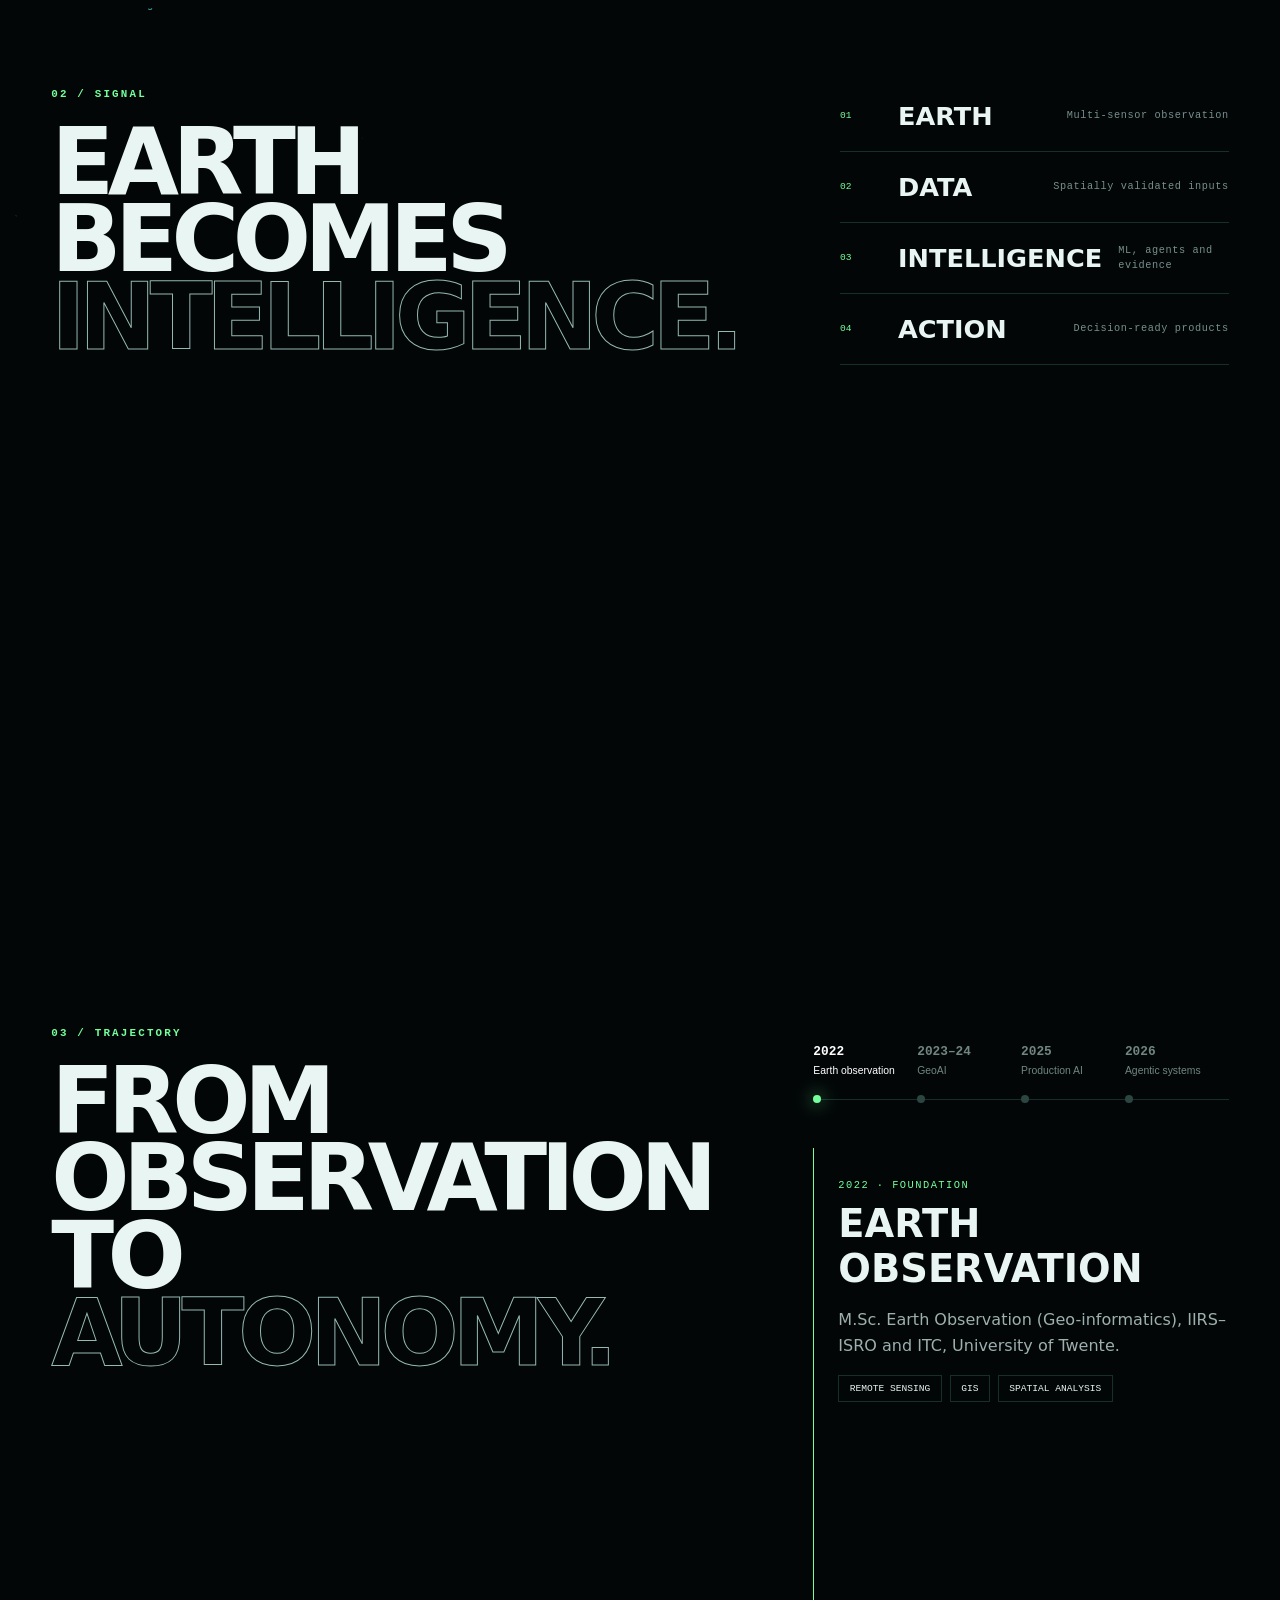
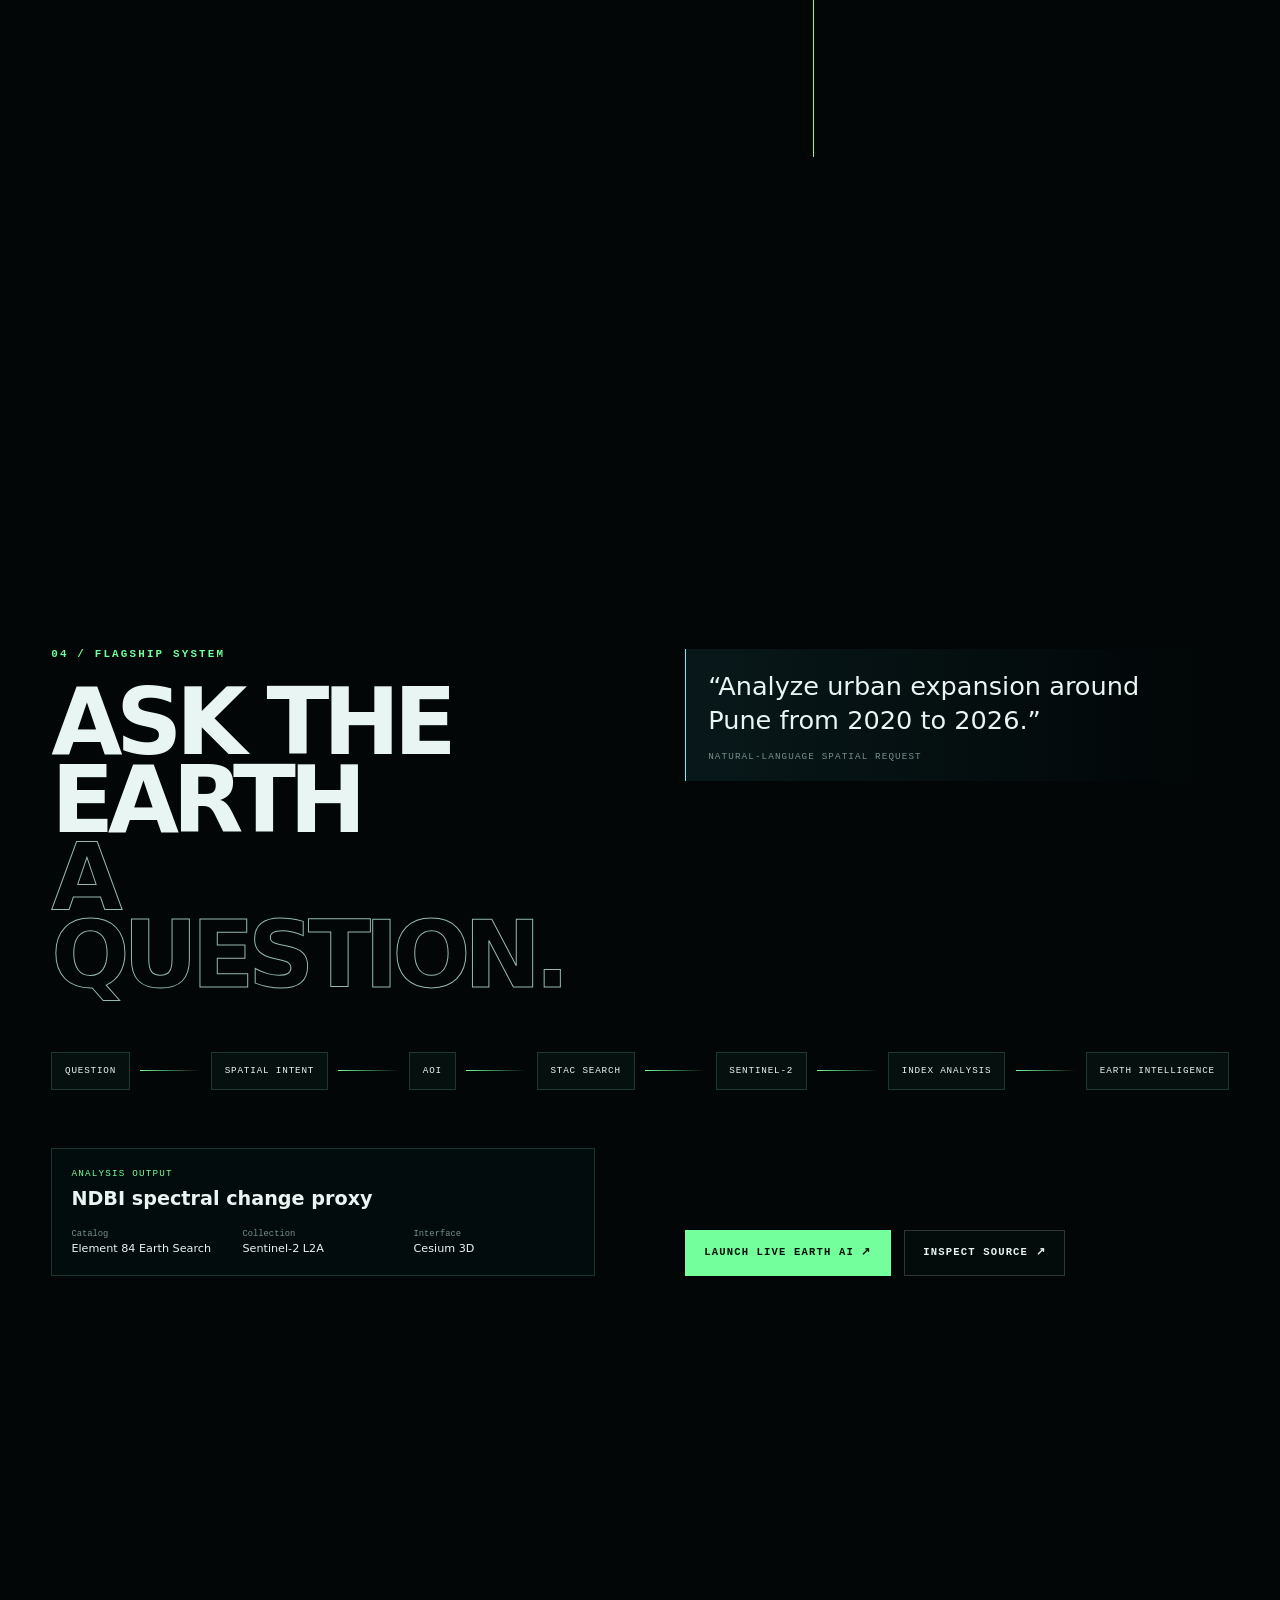
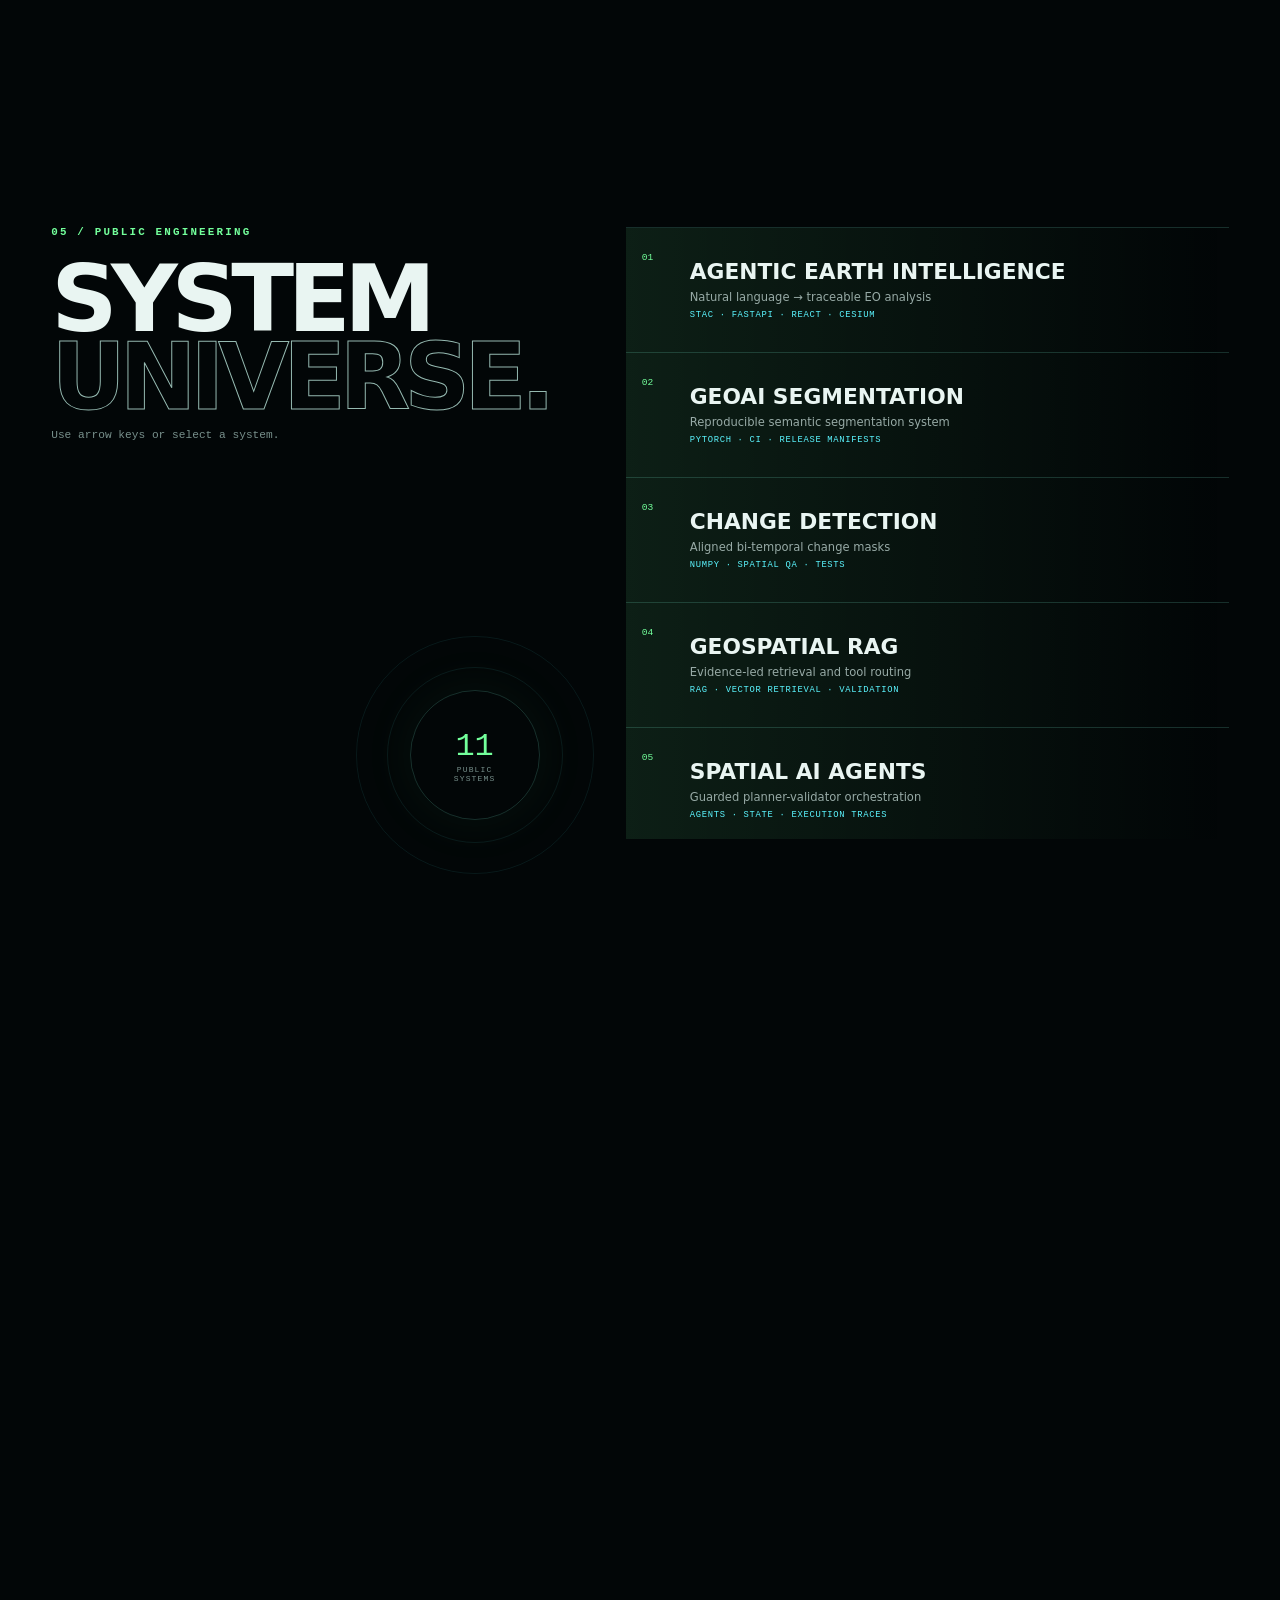
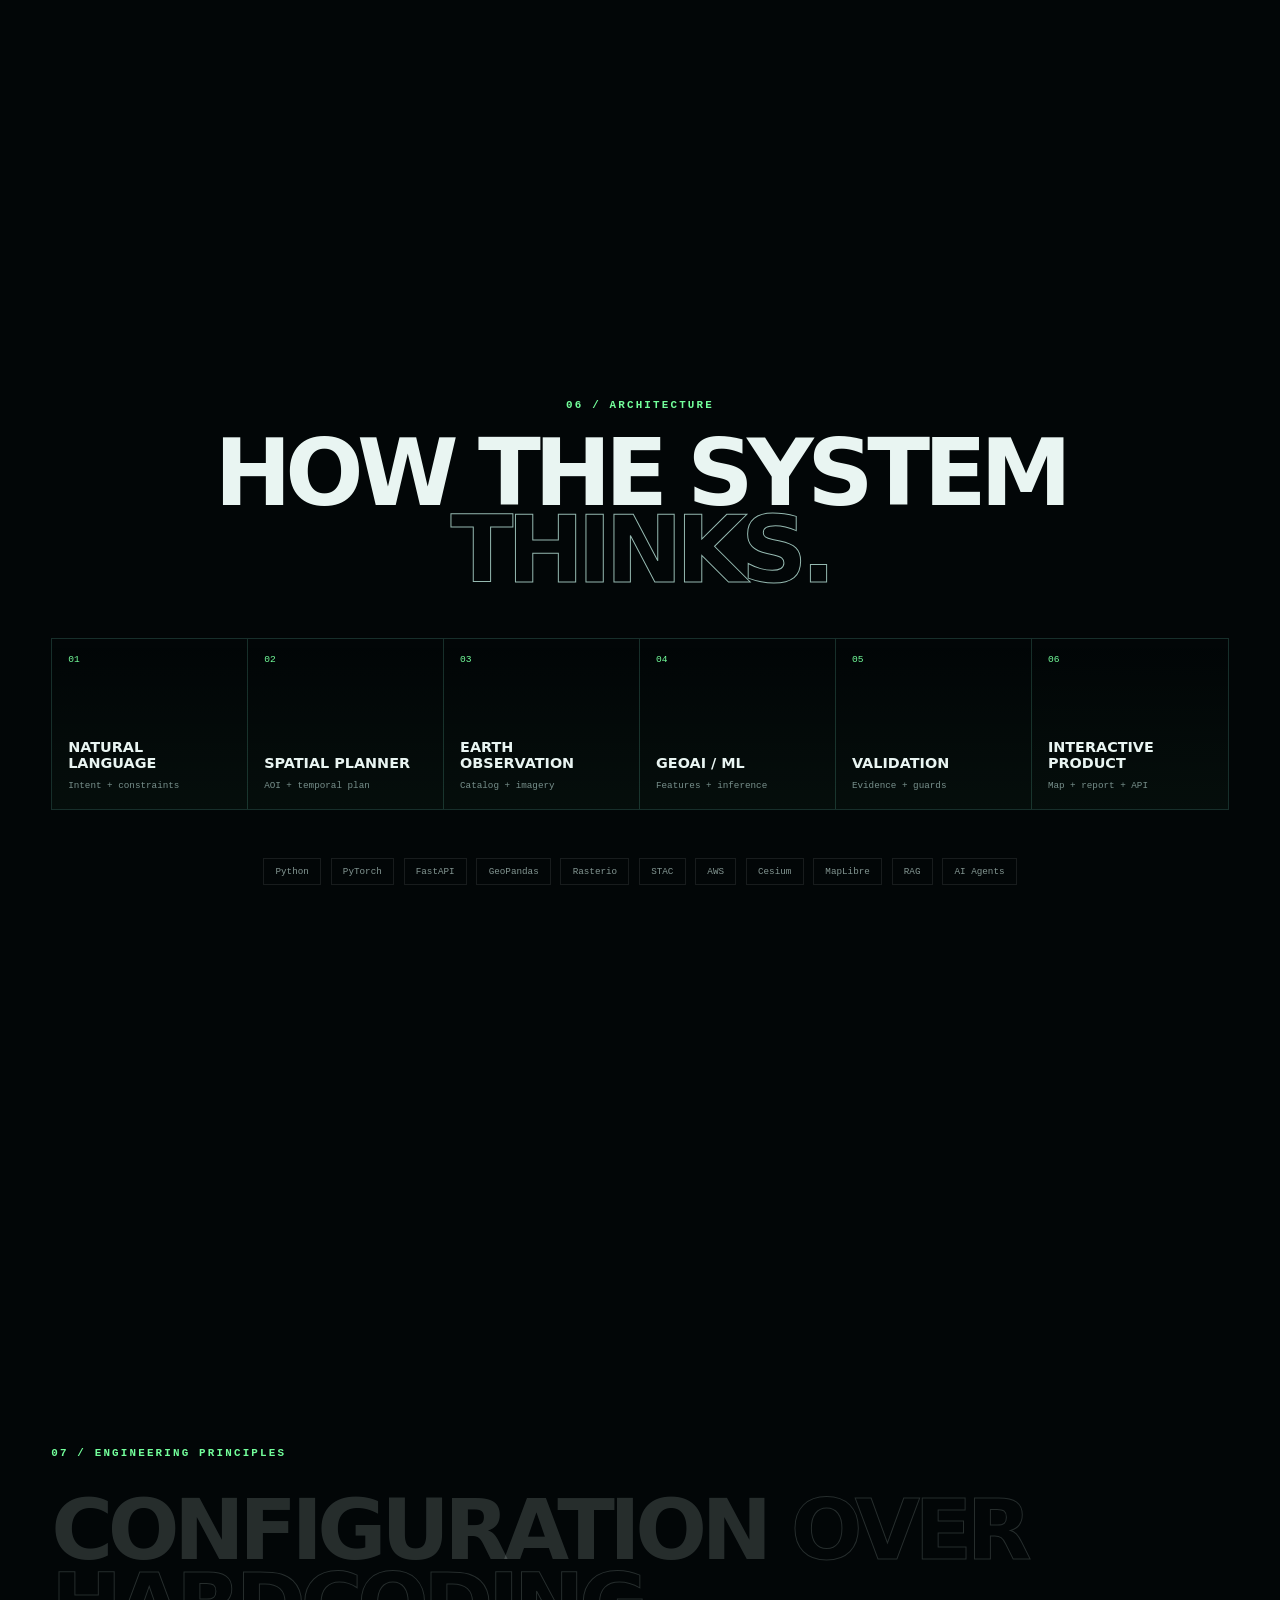
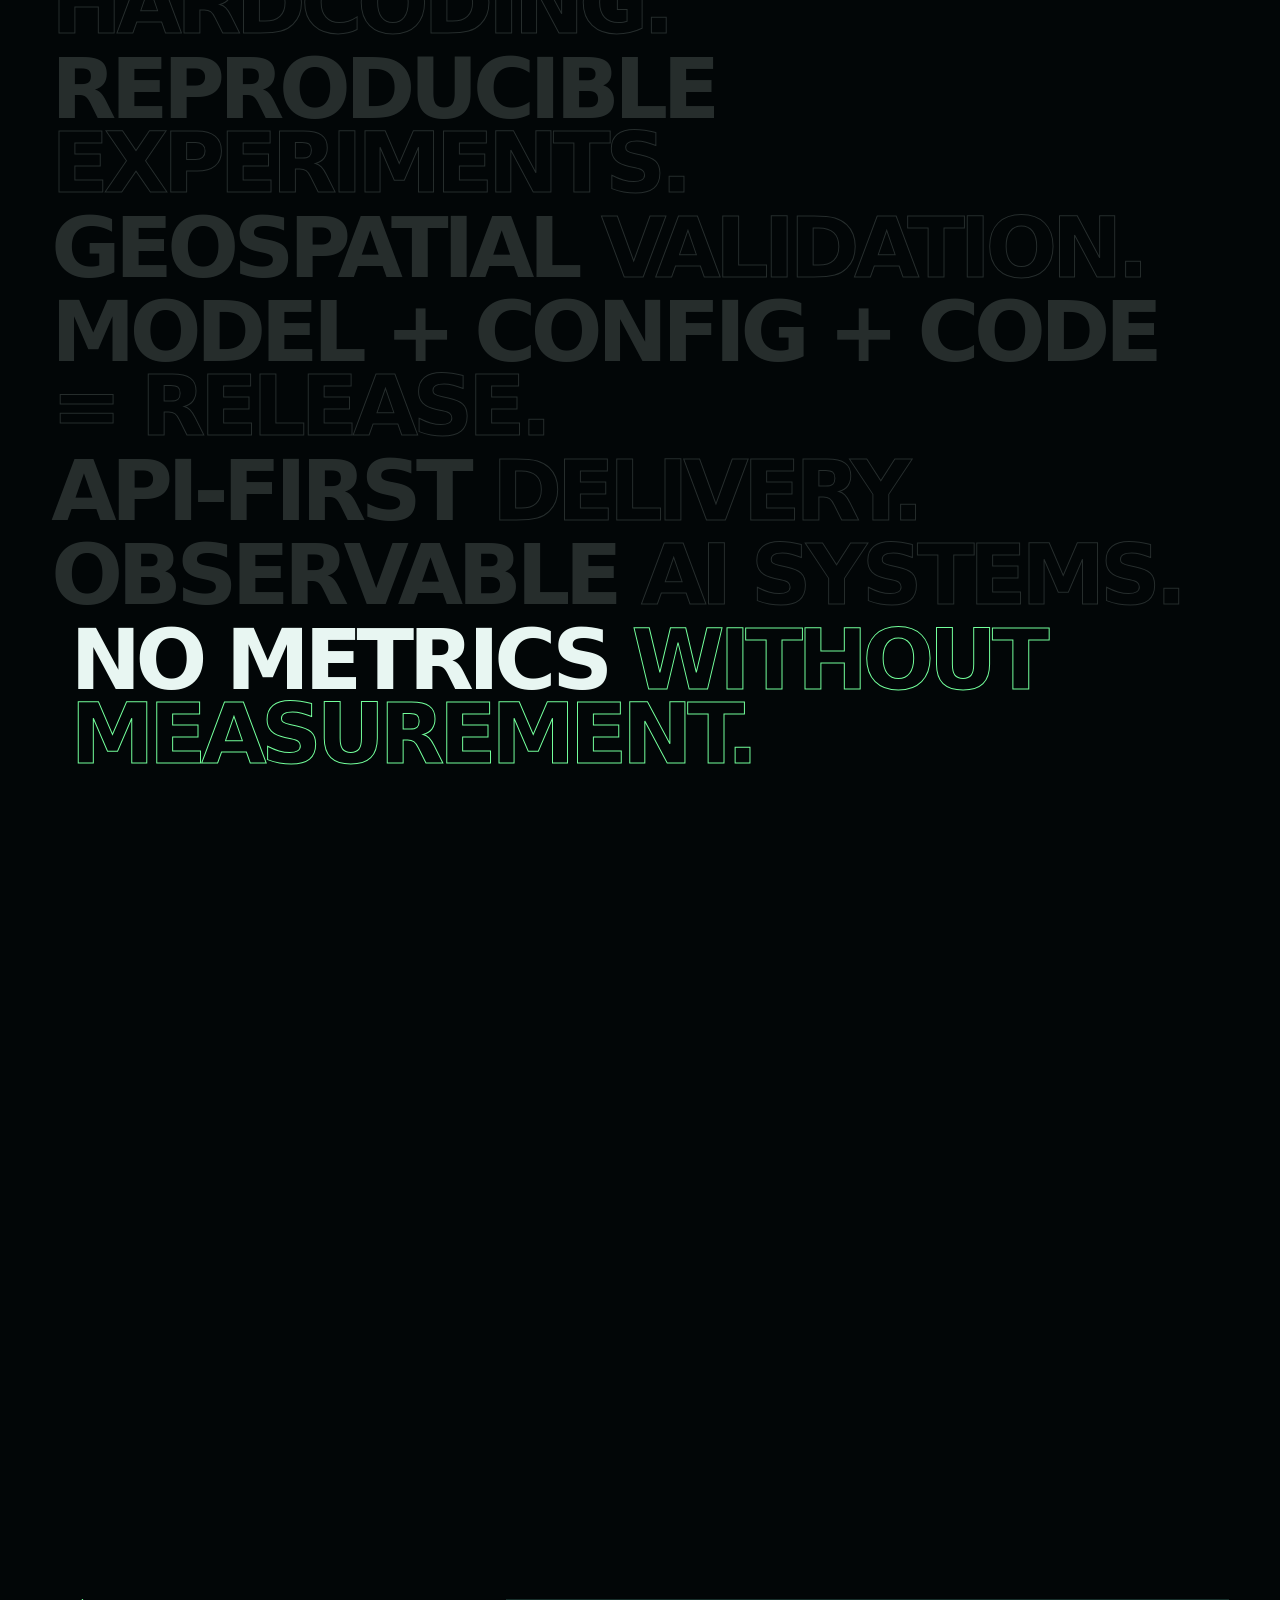
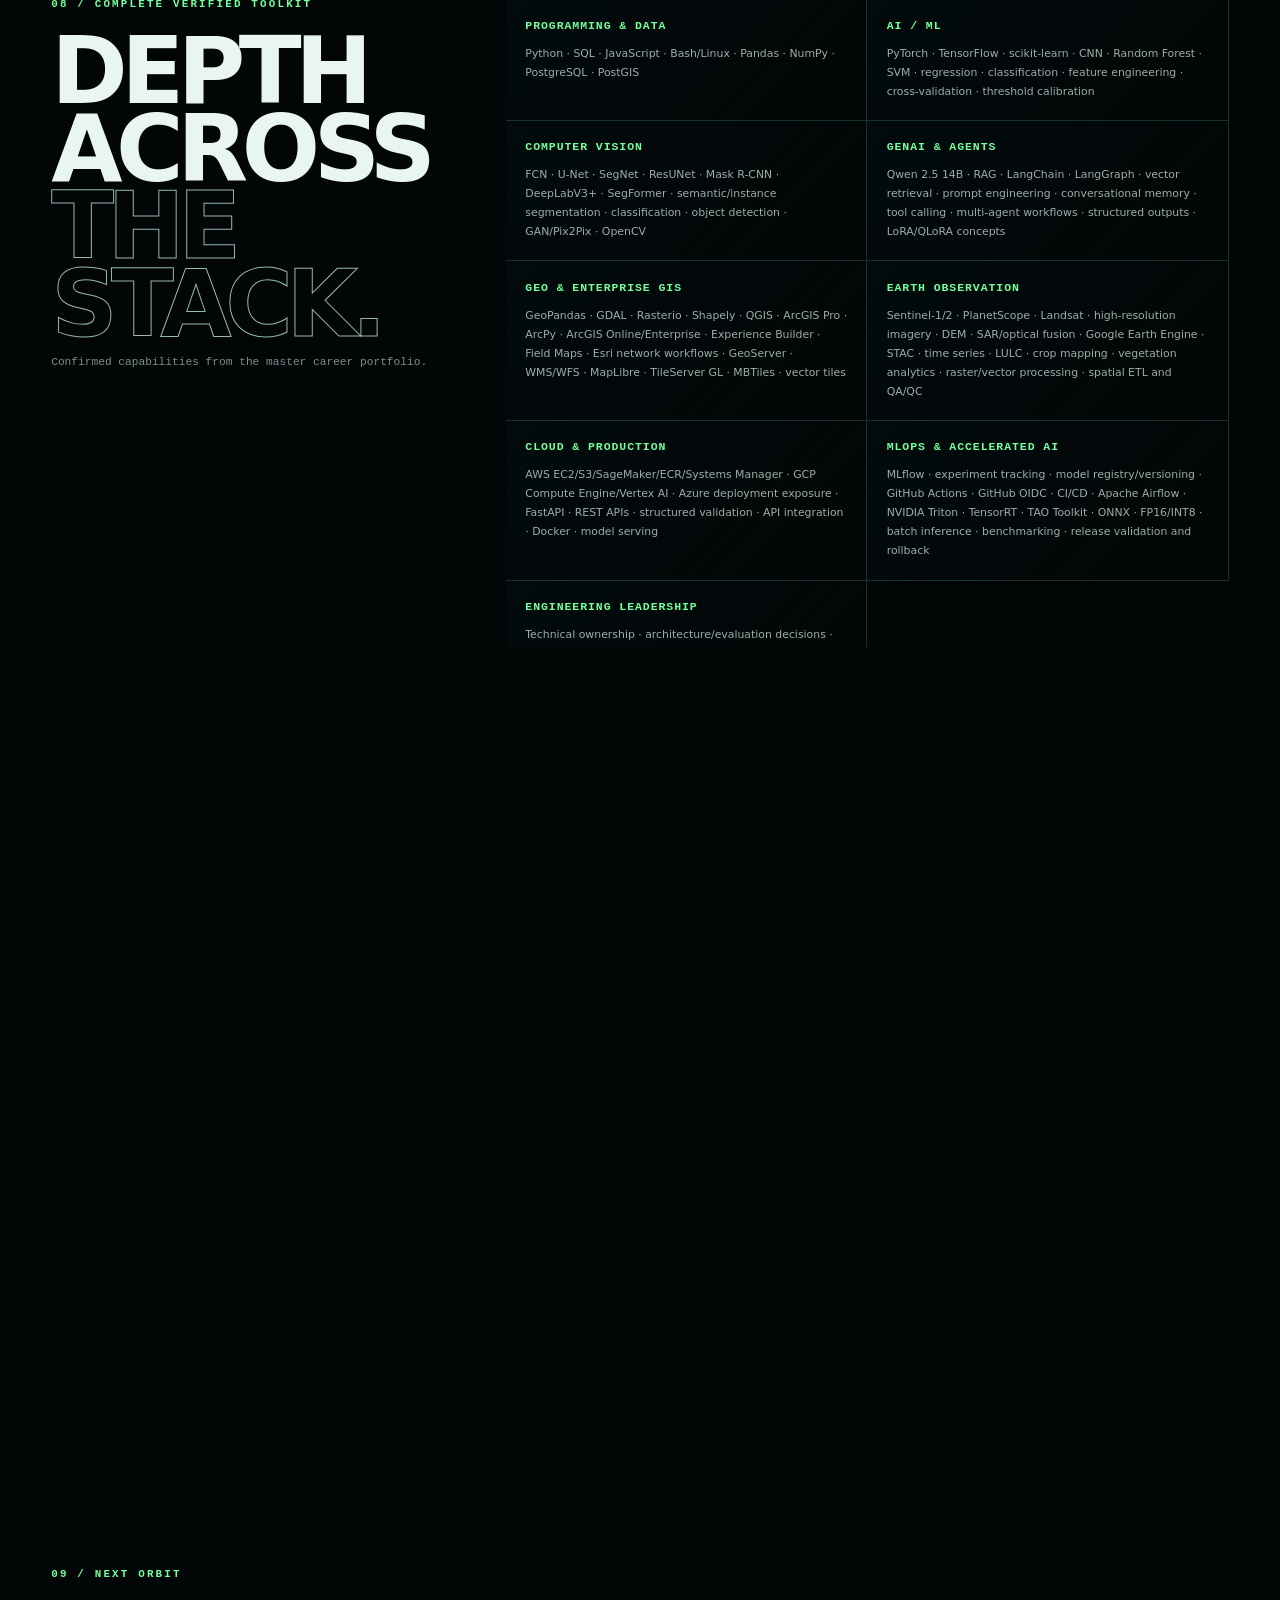
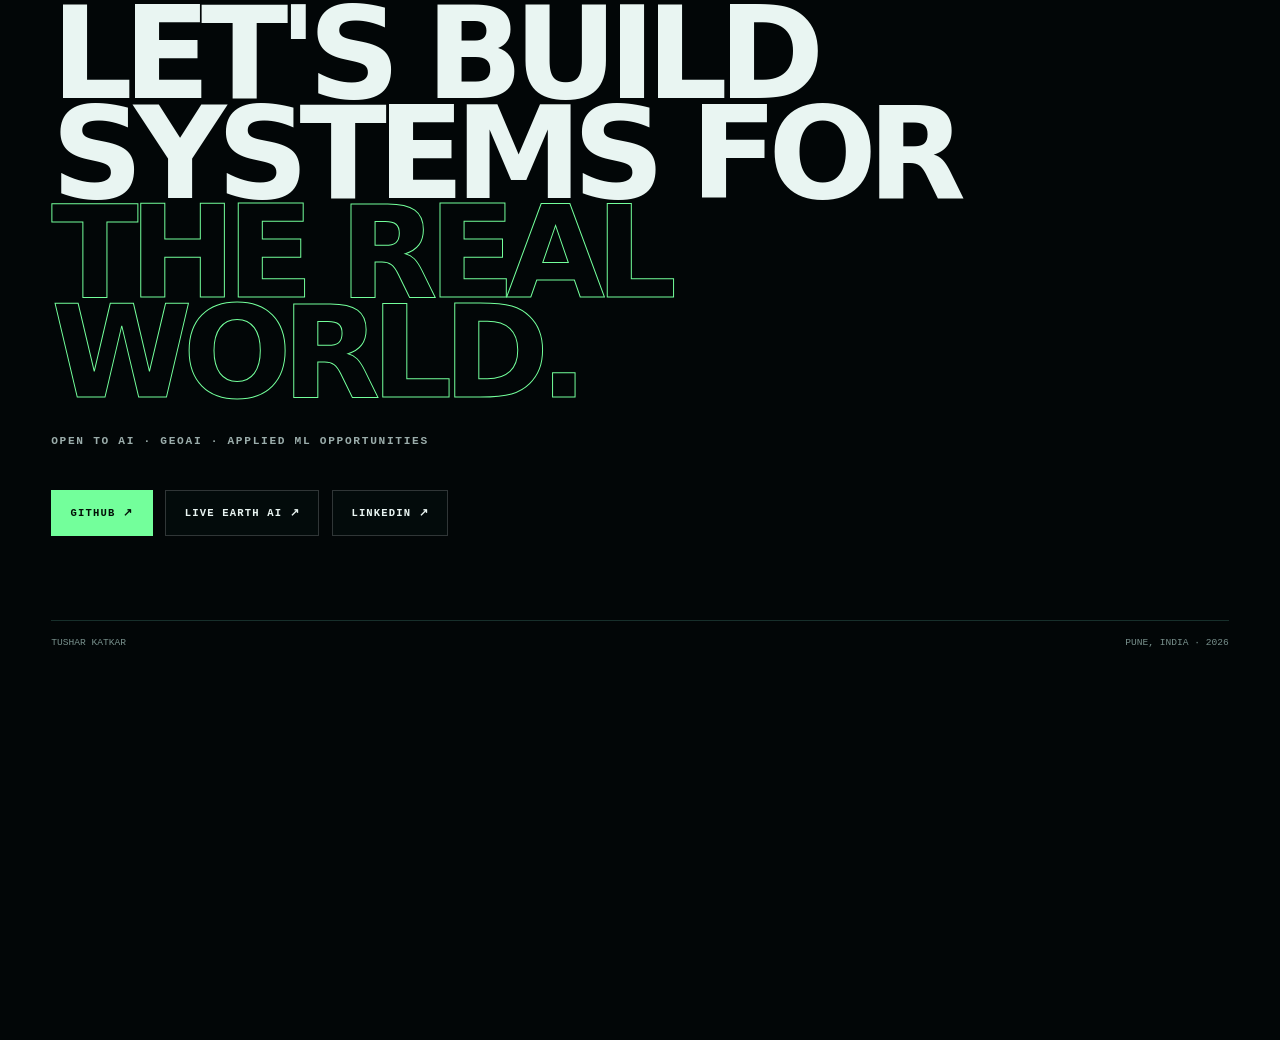
==== commit c3e73181: "Add inline favicon to cinematic portfolio" ====
--- a/cinematic/index.html
+++ b/cinematic/index.html
@@ -6,6 +6,7 @@
   <meta name="theme-color" content="#020607">
   <meta name="description" content="Tushar Katkar builds production AI and GeoAI systems for Earth observation, spatial intelligence and applied machine learning.">
   <title>Tushar Katkar — GeoAI & Applied AI Engineer</title>
+  <link rel="icon" href="data:image/svg+xml,%3Csvg xmlns='http://www.w3.org/2000/svg' viewBox='0 0 64 64'%3E%3Crect width='64' height='64' rx='12' fill='%23020607'/%3E%3Ccircle cx='32' cy='32' r='20' fill='none' stroke='%2373ff9b' stroke-width='3'/%3E%3Cpath d='M12 32h40M32 12c9 10 9 30 0 40M32 12c-9 10-9 30 0 40' fill='none' stroke='%235bf5ff' stroke-width='2' opacity='.8'/%3E%3C/svg%3E">
   <link rel="stylesheet" href="styles/app.css">
 </head>
 <body>
